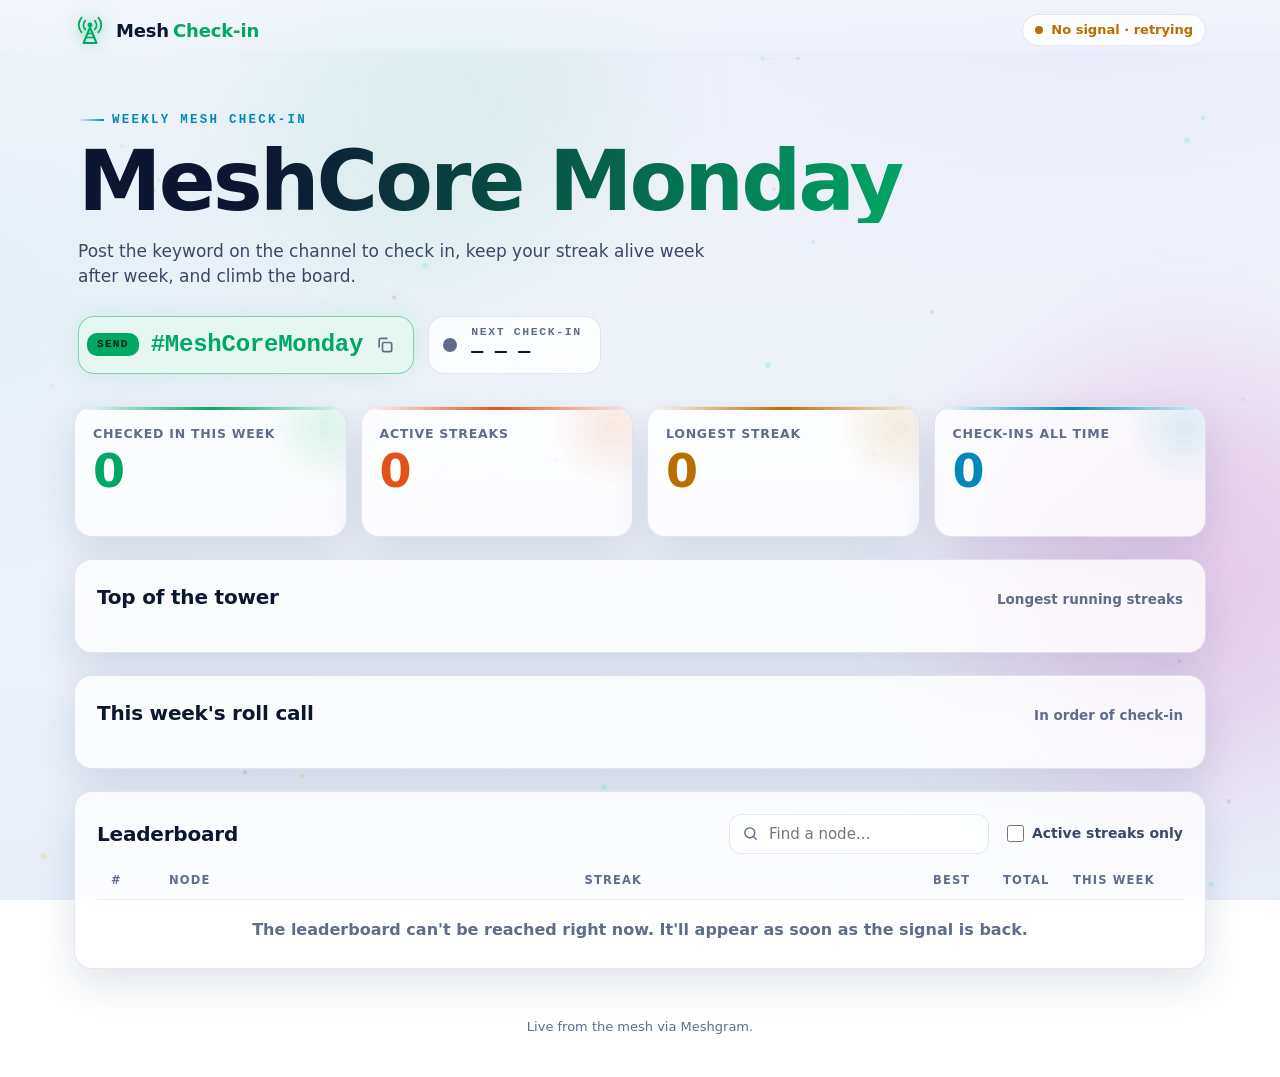
==== leaderboard/site/index.html @ 15630bbf "Add weekly check-ins with streaks, a leaderboard API and a leaderboard site New check_in plugin: a c" ====
<!doctype html>
<html lang="en">
<head>
  <meta charset="utf-8">
  <meta name="viewport" content="width=device-width, initial-scale=1, viewport-fit=cover">
  <title>MeshCore check-in leaderboard</title>
  <meta name="description" content="Weekly mesh radio check-ins: who's on the air, this week's roll call and the longest streaks.">
  <meta name="color-scheme" content="dark light">
  <meta name="theme-color" content="#05070d" media="(prefers-color-scheme: dark)">
  <meta name="theme-color" content="#f3f6fb" media="(prefers-color-scheme: light)">
  <link rel="icon" href="favicon.svg" type="image/svg+xml">
  <link rel="stylesheet" href="styles.css">
  <script src="app.js" defer></script>
</head>
<body>
  <canvas class="mesh-bg" id="mesh-bg" aria-hidden="true"></canvas>
  <div class="glow glow-a" aria-hidden="true"></div>
  <div class="glow glow-b" aria-hidden="true"></div>

  <header class="topbar">
    <a class="brand" href="./" aria-label="Leaderboard home">
      <svg class="brand-mark" viewBox="0 0 32 32" aria-hidden="true">
        <path d="M16 13.5 9.5 29h13z" fill="none" stroke="currentColor" stroke-width="2" stroke-linejoin="round"/>
        <path d="M11.8 23.5h8.4M13.3 19.5h5.4" stroke="currentColor" stroke-width="1.6"/>
        <circle cx="16" cy="11" r="2.4" fill="currentColor"/>
        <path class="wave w1" d="M11.2 6.6a6.6 6.6 0 0 0 0 8.8M20.8 6.6a6.6 6.6 0 0 1 0 8.8" fill="none" stroke="currentColor" stroke-width="1.8" stroke-linecap="round"/>
        <path class="wave w2" d="M7.6 3.6a11 11 0 0 0 0 14.8M24.4 3.6a11 11 0 0 1 0 14.8" fill="none" stroke="currentColor" stroke-width="1.8" stroke-linecap="round"/>
      </svg>
      <span class="brand-text">Mesh<span>Check-in</span></span>
    </a>
    <div class="signal" id="signal" data-state="connecting" role="status" aria-live="polite">
      <span class="signal-dot" aria-hidden="true"></span>
      <span class="signal-text" id="signal-text">Tuning in…</span>
    </div>
  </header>

  <main class="page" id="page">
    <section class="hero" aria-labelledby="title">
      <p class="eyebrow" id="eyebrow">Weekly mesh check-in</p>
      <h1 id="title">MeshCore Monday</h1>
      <p class="lede" id="lede">Post the keyword on the channel to check in, keep your streak alive week after week, and climb the board.</p>
      <div class="hero-actions">
        <button class="keyword" id="keyword" type="button" title="Copy the check-in keyword">
          <span class="keyword-label">Send</span>
          <span class="keyword-text" id="keyword-text">#MeshCoreMonday</span>
          <svg viewBox="0 0 24 24" aria-hidden="true"><rect x="9" y="9" width="11" height="11" rx="2"/><path d="M5 15V6a2 2 0 0 1 2-2h8"/></svg>
        </button>
        <div class="air" id="air" data-open="false">
          <span class="air-lamp" aria-hidden="true"></span>
          <div class="air-body">
            <span class="air-label" id="air-label">Next check-in</span>
            <span class="air-time" id="air-time" aria-live="off">— — —</span>
          </div>
        </div>
      </div>
    </section>

    <section class="stats" aria-label="This week in numbers">
      <article class="stat stat-green">
        <span class="stat-label">Checked in this week</span>
        <strong class="stat-value" id="stat-week">0</strong>
        <span class="stat-sub" id="stat-week-sub">&nbsp;</span>
      </article>
      <article class="stat stat-flame">
        <span class="stat-label">Active streaks</span>
        <strong class="stat-value" id="stat-active">0</strong>
        <span class="stat-sub" id="stat-active-sub">&nbsp;</span>
      </article>
      <article class="stat stat-amber">
        <span class="stat-label">Longest streak</span>
        <strong class="stat-value" id="stat-longest">0</strong>
        <span class="stat-sub" id="stat-longest-sub">&nbsp;</span>
      </article>
      <article class="stat stat-cyan">
        <span class="stat-label">Check-ins all time</span>
        <strong class="stat-value" id="stat-total">0</strong>
        <span class="stat-sub" id="stat-total-sub">&nbsp;</span>
      </article>
    </section>

    <section class="panel podium-panel" aria-labelledby="podium-title">
      <div class="panel-head">
        <h2 id="podium-title">Top of the tower</h2>
        <span class="panel-note">Longest running streaks</span>
      </div>
      <ol class="podium" id="podium"></ol>
    </section>

    <section class="panel" aria-labelledby="rollcall-title">
      <div class="panel-head">
        <h2 id="rollcall-title">This week's roll call</h2>
        <span class="panel-note" id="rollcall-note">In order of check-in</span>
      </div>
      <ol class="rollcall" id="rollcall"></ol>
    </section>

    <section class="panel" aria-labelledby="board-title">
      <div class="panel-head board-head">
        <h2 id="board-title">Leaderboard</h2>
        <div class="board-tools">
          <label class="search">
            <span class="sr-only">Search nodes</span>
            <svg viewBox="0 0 24 24" aria-hidden="true"><circle cx="11" cy="11" r="7"/><path d="m20 20-3.5-3.5"/></svg>
            <input type="search" id="search" placeholder="Find a node…" autocomplete="off" spellcheck="false">
          </label>
          <label class="toggle">
            <input type="checkbox" id="active-only">
            <span>Active streaks only</span>
          </label>
        </div>
      </div>
      <div class="board-header" aria-hidden="true">
        <span>#</span><span>Node</span><span>Streak</span><span class="hide-sm">Best</span><span class="hide-sm">Total</span><span>This week</span>
      </div>
      <ol class="board" id="board" aria-label="Nodes by streak"></ol>
      <p class="empty" id="board-empty" hidden></p>
    </section>
  </main>

  <footer class="footer">
    <p id="footer-text">Live from the mesh via Meshgram.</p>
  </footer>

  <div class="toast" id="toast" role="status" aria-live="polite" hidden></div>
  <p class="sr-only" id="announcer" aria-live="polite"></p>
</body>
</html>
---- leaderboard/site/styles.css ----
/* MeshCore check-in leaderboard: a radio console at night. No external assets. */

:root {
  --font: "Inter", "SF Pro Display", system-ui, -apple-system, "Segoe UI", Roboto, "Helvetica Neue", Arial, sans-serif;
  --mono: ui-monospace, "SF Mono", SFMono-Regular, Menlo, Consolas, "Liberation Mono", monospace;
  --radius: 18px;

  --bg: #05070d;
  --bg-2: #0a0f1c;
  --panel: rgba(13, 19, 34, .72);
  --panel-solid: #0d1322;
  --panel-border: rgba(120, 160, 255, .14);
  --line: rgba(120, 160, 255, .1);
  --text: #eaf1ff;
  --text-2: #b4c2dc;
  --text-3: #7d8daa;
  --green: #3dffa2;
  --cyan: #2fe0ff;
  --amber: #ffbf3c;
  --magenta: #ff4fd8;
  --violet: #8b7bff;
  --flame: #ff7a3d;
  --flame-grad: linear-gradient(135deg, #ffd25e 0%, #ff8a3d 45%, #ff3d6e 100%);
  --gold: #ffd25e;
  --silver: #cfd8ea;
  --bronze: #e39a62;
  --shadow: 0 20px 50px rgba(0, 0, 0, .45);
  --glow-strength: 1;
  color-scheme: dark;
}

@media (prefers-color-scheme: light) {
  :root {
    --bg: #f3f6fb;
    --bg-2: #e8eef8;
    --panel: rgba(255, 255, 255, .8);
    --panel-solid: #ffffff;
    --panel-border: rgba(30, 60, 140, .12);
    --line: rgba(30, 60, 140, .09);
    --text: #0d1630;
    --text-2: #3a4866;
    --text-3: #5f6d8a;
    --green: #00a865;
    --cyan: #0089b8;
    --amber: #b86e00;
    --magenta: #c4189f;
    --violet: #5b49e0;
    --flame: #e0531b;
    --gold: #c99100;
    --silver: #7d8aa5;
    --bronze: #b0612c;
    --shadow: 0 16px 40px rgba(20, 40, 90, .12);
    --glow-strength: .45;
    color-scheme: light;
  }
}

*, *::before, *::after { box-sizing: border-box; }

html { -webkit-text-size-adjust: 100%; }

body {
  margin: 0;
  min-height: 100vh;
  background:
    radial-gradient(1200px 600px at 85% -10%, color-mix(in srgb, var(--violet) calc(18% * var(--glow-strength)), transparent), transparent 70%),
    radial-gradient(900px 500px at -10% 30%, color-mix(in srgb, var(--cyan) calc(12% * var(--glow-strength)), transparent), transparent 70%),
    linear-gradient(180deg, var(--bg) 0%, var(--bg-2) 100%);
  background-attachment: fixed;
  color: var(--text);
  font: 16px/1.5 var(--font);
  -webkit-font-smoothing: antialiased;
  overflow-x: hidden;
}

.sr-only {
  position: absolute; width: 1px; height: 1px; padding: 0; margin: -1px; overflow: hidden; clip: rect(0 0 0 0); white-space: nowrap; border: 0;
}

button, input { font: inherit; color: inherit; }
:focus-visible { outline: 2px solid var(--cyan); outline-offset: 3px; border-radius: 8px; }

/* --- Background --------------------------------------------------------------------------------- */

.mesh-bg { position: fixed; inset: 0; z-index: -1; width: 100%; height: 100%; pointer-events: none; opacity: .9; }
.glow { position: fixed; z-index: -2; border-radius: 50%; filter: blur(80px); pointer-events: none; opacity: calc(.35 * var(--glow-strength)); }
.glow-a { width: 420px; height: 420px; top: 40%; right: -120px; background: var(--magenta); animation: drift 18s ease-in-out infinite alternate; }
.glow-b { width: 360px; height: 360px; top: -80px; left: 20%; background: var(--green); opacity: calc(.18 * var(--glow-strength)); animation: drift 22s ease-in-out infinite alternate-reverse; }
@keyframes drift { to { transform: translate(-60px, 40px) scale(1.15); } }

/* --- Top bar ------------------------------------------------------------------------------------ */

.topbar {
  position: sticky; top: 0; z-index: 10;
  display: flex; align-items: center; justify-content: space-between; gap: 12px;
  /* Full width, its content lined up with the page's. */
  padding: 14px max(24px, calc((100% - 1132px) / 2));
  backdrop-filter: blur(14px) saturate(1.4);
  -webkit-backdrop-filter: blur(14px) saturate(1.4);
  background: linear-gradient(180deg, color-mix(in srgb, var(--bg) 85%, transparent), color-mix(in srgb, var(--bg) 40%, transparent));
  mask-image: linear-gradient(180deg, #000 80%, transparent);
}
.brand { display: inline-flex; align-items: center; gap: 10px; color: var(--text); text-decoration: none; font-weight: 800; letter-spacing: -.01em; }
.brand-mark { width: 32px; height: 32px; color: var(--green); filter: drop-shadow(0 0 8px color-mix(in srgb, var(--green) 60%, transparent)); }
.brand-mark .wave { animation: wave 2.4s ease-out infinite; transform-origin: 16px 11px; }
.brand-mark .w2 { animation-delay: .4s; }
@keyframes wave { 0%, 100% { opacity: .25; } 40% { opacity: 1; } }
.brand-text { font-size: 18px; }
.brand-text span { margin-left: 4px; color: var(--green); }

.signal {
  display: inline-flex; align-items: center; gap: 8px; height: 32px; padding: 0 12px;
  border: 1px solid var(--panel-border); border-radius: 999px; background: var(--panel);
  font-size: 13px; font-weight: 650; color: var(--text-2); white-space: nowrap;
}
.signal-dot { width: 8px; height: 8px; border-radius: 50%; background: var(--text-3); }
.signal[data-state="live"] .signal-dot { background: var(--green); box-shadow: 0 0 0 0 var(--green); animation: ping 2s infinite; }
.signal[data-state="lost"] { color: var(--amber); }
.signal[data-state="lost"] .signal-dot { background: var(--amber); animation: blink 1s steps(2) infinite; }
.signal[data-state="connecting"] .signal-dot { background: var(--cyan); animation: blink 1s steps(2) infinite; }
@keyframes ping {
  0% { box-shadow: 0 0 0 0 color-mix(in srgb, var(--green) 70%, transparent); }
  100% { box-shadow: 0 0 0 10px transparent; }
}
@keyframes blink { 50% { opacity: .3; } }

/* --- Layout ---------------------------------------------------------------------------------- */

.page { max-width: 1180px; margin: 0 auto; padding: 8px 24px 40px; display: grid; gap: 22px; }

.panel {
  position: relative; padding: 22px; border: 1px solid var(--panel-border); border-radius: var(--radius);
  background: var(--panel); box-shadow: var(--shadow);
  backdrop-filter: blur(10px); -webkit-backdrop-filter: blur(10px);
}
.panel-head { display: flex; flex-wrap: wrap; align-items: baseline; justify-content: space-between; gap: 8px 16px; margin-bottom: 18px; }
.panel-head h2 { margin: 0; font-size: 20px; font-weight: 800; letter-spacing: -.01em; }
.panel-note { color: var(--text-3); font-size: 13.5px; font-weight: 600; }

/* --- Hero ------------------------------------------------------------------------------------ */

.hero { padding: 36px 4px 10px; }
.eyebrow {
  display: inline-flex; align-items: center; gap: 8px; margin: 0 0 14px;
  color: var(--cyan); font: 700 12.5px/1 var(--mono); letter-spacing: .18em; text-transform: uppercase;
}
.eyebrow::before { content: ""; width: 26px; height: 2px; background: linear-gradient(90deg, transparent, var(--cyan)); }
.hero h1 {
  margin: 0; max-width: 16ch;
  font-size: clamp(40px, 8vw, 84px); line-height: .98; font-weight: 900; letter-spacing: -.035em;
  background: linear-gradient(100deg, var(--text) 10%, var(--green) 45%, var(--cyan) 70%, var(--magenta) 100%);
  -webkit-background-clip: text; background-clip: text; color: transparent;
  background-size: 200% 100%; animation: sheen 9s ease-in-out infinite alternate;
  overflow-wrap: anywhere;
}
@keyframes sheen { to { background-position: 100% 0; } }
.lede { max-width: 58ch; margin: 16px 0 0; color: var(--text-2); font-size: 17px; }
.hero-actions { display: flex; flex-wrap: wrap; align-items: stretch; gap: 14px; margin-top: 26px; }

.keyword {
  display: inline-flex; align-items: center; gap: 12px; min-height: 58px; padding: 0 18px 0 8px;
  border: 1px solid color-mix(in srgb, var(--green) 45%, transparent); border-radius: 16px;
  background: color-mix(in srgb, var(--green) 10%, var(--panel-solid));
  box-shadow: 0 0 30px color-mix(in srgb, var(--green) calc(22% * var(--glow-strength)), transparent);
  cursor: pointer; transition: transform .15s, box-shadow .15s;
}
.keyword:hover { transform: translateY(-1px); box-shadow: 0 0 40px color-mix(in srgb, var(--green) calc(35% * var(--glow-strength)), transparent); }
.keyword:active { transform: translateY(0); }
.keyword-label {
  padding: 6px 10px; border-radius: 10px; background: var(--green); color: #032015;
  font: 800 11px/1 var(--mono); letter-spacing: .12em; text-transform: uppercase;
}
.keyword-text { font: 800 clamp(18px, 3vw, 24px)/1 var(--mono); color: var(--green); letter-spacing: -.01em; overflow-wrap: anywhere; }
.keyword svg { width: 20px; height: 20px; fill: none; stroke: var(--text-3); stroke-width: 2; flex: none; }
.keyword[data-copied] svg { stroke: var(--green); }

.air {
  display: inline-flex; align-items: center; gap: 14px; min-height: 58px; padding: 8px 18px 8px 14px;
  border: 1px solid var(--panel-border); border-radius: 16px; background: var(--panel);
}
.air-lamp { width: 14px; height: 14px; border-radius: 50%; background: var(--text-3); flex: none; }
.air[data-open="true"] { border-color: color-mix(in srgb, #ff3d6e 55%, transparent); background: color-mix(in srgb, #ff3d6e 10%, var(--panel-solid)); }
.air[data-open="true"] .air-lamp { background: #ff3d6e; box-shadow: 0 0 14px #ff3d6e, 0 0 0 0 #ff3d6e; animation: onair 1.6s infinite; }
@keyframes onair {
  0% { box-shadow: 0 0 14px #ff3d6e, 0 0 0 0 color-mix(in srgb, #ff3d6e 70%, transparent); }
  100% { box-shadow: 0 0 14px #ff3d6e, 0 0 0 14px transparent; }
}
.air-body { display: grid; gap: 3px; }
.air-label { color: var(--text-3); font: 700 11.5px/1 var(--mono); letter-spacing: .14em; text-transform: uppercase; }
.air[data-open="true"] .air-label { color: #ff6b8e; }
.air-time { font: 800 20px/1.1 var(--mono); font-variant-numeric: tabular-nums; letter-spacing: -.01em; }

/* --- Stats ----------------------------------------------------------------------------------- */

.stats { display: grid; grid-template-columns: repeat(4, minmax(0, 1fr)); gap: 14px; }
.stat {
  --accent: var(--green);
  position: relative; display: grid; gap: 4px; padding: 18px 18px 16px; overflow: hidden;
  border: 1px solid var(--panel-border); border-radius: var(--radius); background: var(--panel);
  box-shadow: var(--shadow);
}
.stat::before {
  content: ""; position: absolute; inset: 0 0 auto; height: 3px;
  background: linear-gradient(90deg, transparent, var(--accent), transparent);
}
.stat::after {
  content: ""; position: absolute; right: -40px; top: -40px; width: 120px; height: 120px; border-radius: 50%;
  background: radial-gradient(circle, color-mix(in srgb, var(--accent) calc(28% * var(--glow-strength)), transparent), transparent 70%);
}
.stat-green { --accent: var(--green); }
.stat-flame { --accent: var(--flame); }
.stat-amber { --accent: var(--amber); }
.stat-cyan { --accent: var(--cyan); }
.stat-label { color: var(--text-3); font-size: 12.5px; font-weight: 700; letter-spacing: .06em; text-transform: uppercase; }
.stat-value { font: 900 clamp(34px, 5vw, 46px)/1.05 var(--font); letter-spacing: -.03em; color: var(--accent); font-variant-numeric: tabular-nums; }
.stat-sub { min-height: 1.4em; color: var(--text-2); font-size: 13.5px; font-weight: 600; overflow: hidden; text-overflow: ellipsis; white-space: nowrap; }

/* --- Podium ------------------------------------------------------------------------------------ */

.podium {
  display: grid; grid-template-columns: repeat(3, minmax(0, 1fr)); align-items: end; gap: 16px;
  margin: 0; padding: 0; list-style: none;
}
.podium li { --medal: var(--gold); display: grid; justify-items: center; gap: 10px; min-width: 0; text-align: center; }
.podium li.place-1 { order: 2; --medal: var(--gold); }
.podium li.place-2 { order: 1; --medal: var(--silver); }
.podium li.place-3 { order: 3; --medal: var(--bronze); }
.podium .badge { width: 64px; height: 64px; font-size: 18px; }
.podium .place-1 .badge { width: 82px; height: 82px; font-size: 22px; }
.podium-name { max-width: 100%; font-weight: 800; font-size: 17px; overflow: hidden; text-overflow: ellipsis; white-space: nowrap; }
.podium-streak { display: inline-flex; align-items: baseline; gap: 6px; font-weight: 800; }
.podium-streak strong { font-size: 28px; line-height: 1; background: var(--flame-grad); -webkit-background-clip: text; background-clip: text; color: transparent; }
.podium-meta { color: var(--text-3); font-size: 12.5px; font-weight: 600; }
.podium-block {
  position: relative; display: grid; place-items: center; width: 100%; border-radius: 14px 14px 6px 6px;
  border: 1px solid color-mix(in srgb, var(--medal) 45%, transparent);
  background: linear-gradient(180deg, color-mix(in srgb, var(--medal) 26%, transparent), color-mix(in srgb, var(--medal) 4%, transparent));
  box-shadow: inset 0 1px 0 color-mix(in srgb, var(--medal) 60%, transparent), 0 0 30px color-mix(in srgb, var(--medal) calc(18% * var(--glow-strength)), transparent);
  color: var(--medal); font: 900 34px/1 var(--mono);
}
.place-1 .podium-block { height: 132px; }
.place-2 .podium-block { height: 96px; }
.place-3 .podium-block { height: 72px; }
.podium-empty { grid-column: 1 / -1; }

/* --- Node badge ---------------------------------------------------------------------------- */

.badge {
  --hue: 150;
  position: relative; display: grid; place-items: center; flex: none; width: 40px; height: 40px;
  clip-path: polygon(25% 4%, 75% 4%, 100% 50%, 75% 96%, 25% 96%, 0 50%);
  background: linear-gradient(140deg, hsl(var(--hue) 95% 62%), hsl(calc(var(--hue) + 50) 90% 50%));
  color: #050913; font: 800 13px/1 var(--mono); letter-spacing: .02em;
}
.badge[data-unresolved] { background: linear-gradient(140deg, #6b7590, #3c4560); color: #e7ecf7; }

/* --- Roll call ------------------------------------------------------------------------------- */

.rollcall { display: flex; flex-wrap: wrap; gap: 10px; margin: 0; padding: 0; list-style: none; }
.rollcall li {
  display: inline-flex; align-items: center; gap: 10px; max-width: 100%; padding: 6px 14px 6px 6px;
  border: 1px solid var(--panel-border); border-radius: 999px; background: color-mix(in srgb, var(--panel-solid) 70%, transparent);
  animation: rise .5s both; animation-delay: var(--delay, 0ms);
}
.rollcall .badge { width: 30px; height: 30px; font-size: 11px; }
.rollcall-rank { color: var(--green); font: 800 13px/1 var(--mono); }
.rollcall-name { font-weight: 700; overflow: hidden; text-overflow: ellipsis; white-space: nowrap; }
.rollcall li.fresh, .board li.fresh { animation: fresh 2.4s ease-out both; }
@keyframes rise { from { opacity: 0; transform: translateY(6px); } }
@keyframes fresh {
  0% { box-shadow: 0 0 0 0 color-mix(in srgb, var(--green) 80%, transparent); border-color: var(--green); }
  100% { box-shadow: 0 0 0 16px transparent; }
}

/* --- Board ---------------------------------------------------------------------------------- */

.board-head { align-items: center; }
.board-tools { display: flex; flex: 1 1 420px; flex-wrap: wrap; align-items: center; justify-content: flex-end; gap: 10px 18px; }
.search {
  display: inline-flex; align-items: center; gap: 8px; height: 40px; padding: 0 12px; min-width: min(260px, 100%);
  border: 1px solid var(--panel-border); border-radius: 12px; background: color-mix(in srgb, var(--panel-solid) 80%, transparent);
}
.search:focus-within { border-color: var(--cyan); box-shadow: 0 0 0 3px color-mix(in srgb, var(--cyan) 25%, transparent); }
.search svg { width: 17px; height: 17px; fill: none; stroke: var(--text-3); stroke-width: 2; stroke-linecap: round; flex: none; }
.search input { flex: 1; min-width: 0; border: 0; outline: 0; background: none; font-size: 15px; }
.toggle { display: inline-flex; align-items: center; gap: 8px; color: var(--text-2); font-size: 14px; font-weight: 600; cursor: pointer; }
.toggle input { width: 17px; height: 17px; margin: 0; accent-color: var(--green); }

.board-header, .board li {
  display: grid; align-items: center; gap: 14px;
  grid-template-columns: 44px minmax(0, 2.4fr) minmax(130px, 2fr) 56px 56px 96px;
}
.board-header {
  padding: 0 14px 10px; border-bottom: 1px solid var(--line);
  color: var(--text-3); font-size: 11.5px; font-weight: 800; letter-spacing: .1em; text-transform: uppercase;
}
.board { margin: 0; padding: 0; list-style: none; }
.board li {
  padding: 12px 14px; border: 1px solid transparent; border-bottom-color: var(--line); border-radius: 12px;
  transition: background .2s;
  animation: rise .4s both;
}
.board li:hover { background: color-mix(in srgb, var(--cyan) 6%, transparent); }
.board-rank { color: var(--text-3); font: 800 15px/1 var(--mono); text-align: center; }
.board li.top .board-rank { color: var(--gold); }
.board-node { display: flex; align-items: center; gap: 12px; min-width: 0; }
.board-name { display: grid; min-width: 0; }
.board-name strong { overflow: hidden; text-overflow: ellipsis; white-space: nowrap; font-size: 15.5px; }
.board-name small { color: var(--text-3); font: 600 12px/1.4 var(--mono); overflow: hidden; text-overflow: ellipsis; white-space: nowrap; }
.tag-unverified {
  margin-left: 6px; padding: 1px 6px; border-radius: 6px; vertical-align: 2px;
  background: color-mix(in srgb, var(--amber) 16%, transparent); color: var(--amber);
  font: 700 10.5px/1.4 var(--font); letter-spacing: .04em; text-transform: uppercase;
}
.board-streak { display: grid; gap: 6px; min-width: 0; }
.board-streak-value { display: inline-flex; align-items: baseline; gap: 6px; font-weight: 800; font-variant-numeric: tabular-nums; }
.board-streak-value .flame { font-size: 15px; }
.board-streak-value .zero { color: var(--text-3); font-weight: 700; }
.meter { position: relative; height: 6px; border-radius: 999px; background: color-mix(in srgb, var(--text-3) 18%, transparent); overflow: hidden; }
.meter span {
  position: absolute; inset: 0 auto 0 0; width: var(--fill, 0%); border-radius: inherit; background: var(--flame-grad);
  box-shadow: 0 0 12px color-mix(in srgb, var(--flame) calc(60% * var(--glow-strength)), transparent);
  transition: width .8s cubic-bezier(.2, .8, .2, 1);
}
.board-num { color: var(--text-2); font-weight: 700; font-variant-numeric: tabular-nums; }
.week-status { display: inline-flex; align-items: center; gap: 6px; font-weight: 800; font-size: 13.5px; color: var(--text-3); }
.week-status svg { width: 18px; height: 18px; fill: none; stroke: currentColor; stroke-width: 2; stroke-linecap: round; }
.week-status[data-in] { color: var(--green); }
.week-status small { display: block; color: var(--text-3); font-weight: 600; font-size: 11.5px; }

.empty { margin: 18px 0 4px; color: var(--text-3); text-align: center; font-weight: 600; }
.empty strong { color: var(--text); }

/* --- Footer, toast -------------------------------------------------------------------------- */

.footer { max-width: 1180px; margin: 0 auto; padding: 8px 24px 40px; color: var(--text-3); font-size: 13px; text-align: center; }
.footer p { margin: 0; }

.toast {
  position: fixed; left: 50%; bottom: 24px; z-index: 30; transform: translateX(-50%);
  display: inline-flex; align-items: center; gap: 10px; max-width: calc(100vw - 32px); padding: 12px 18px;
  border: 1px solid color-mix(in srgb, var(--green) 45%, transparent); border-radius: 14px;
  background: var(--panel-solid); box-shadow: var(--shadow), 0 0 30px color-mix(in srgb, var(--green) calc(25% * var(--glow-strength)), transparent);
  font-weight: 700; animation: rise .3s both;
}
.toast[hidden] { display: none; }

/* --- Small screens ----------------------------------------------------------------------------- */

@media (max-width: 900px) {
  .stats { grid-template-columns: repeat(2, minmax(0, 1fr)); }
}

@media (max-width: 640px) {
  .topbar { padding: 12px 16px; }
  .board-tools { justify-content: flex-start; }
  .page { padding: 4px 16px 32px; gap: 16px; }
  .footer { padding: 8px 16px 32px; }
  .hero { padding-top: 22px; }
  .lede { font-size: 15.5px; }
  .panel { padding: 16px; }
  .stat { padding: 14px; }
  .signal-text { max-width: 38vw; overflow: hidden; text-overflow: ellipsis; }
  .podium { gap: 8px; }
  .podium .badge { width: 46px; height: 46px; font-size: 13px; }
  .podium .place-1 .badge { width: 58px; height: 58px; font-size: 16px; }
  .podium-name { font-size: 14px; }
  .podium-streak strong { font-size: 22px; }
  .place-1 .podium-block { height: 92px; }
  .place-2 .podium-block { height: 68px; }
  .place-3 .podium-block { height: 52px; }
  .podium-block { font-size: 24px; }
  .board-header, .board li { grid-template-columns: 24px minmax(0, 1fr) 92px 66px; gap: 10px; }
  .board li { padding: 10px 4px; }
  .board-streak-value { font-size: 14px; white-space: nowrap; }
  .week-status svg { display: none; }
  .week-status small { white-space: nowrap; }
  .board .badge { width: 32px; height: 32px; font-size: 11px; }
  .hide-sm { display: none; }
  .board-tools, .search { width: 100%; }
}

@media (prefers-reduced-motion: reduce) {
  *, *::before, *::after { animation-duration: .01ms !important; animation-iteration-count: 1 !important; transition-duration: .01ms !important; }
}
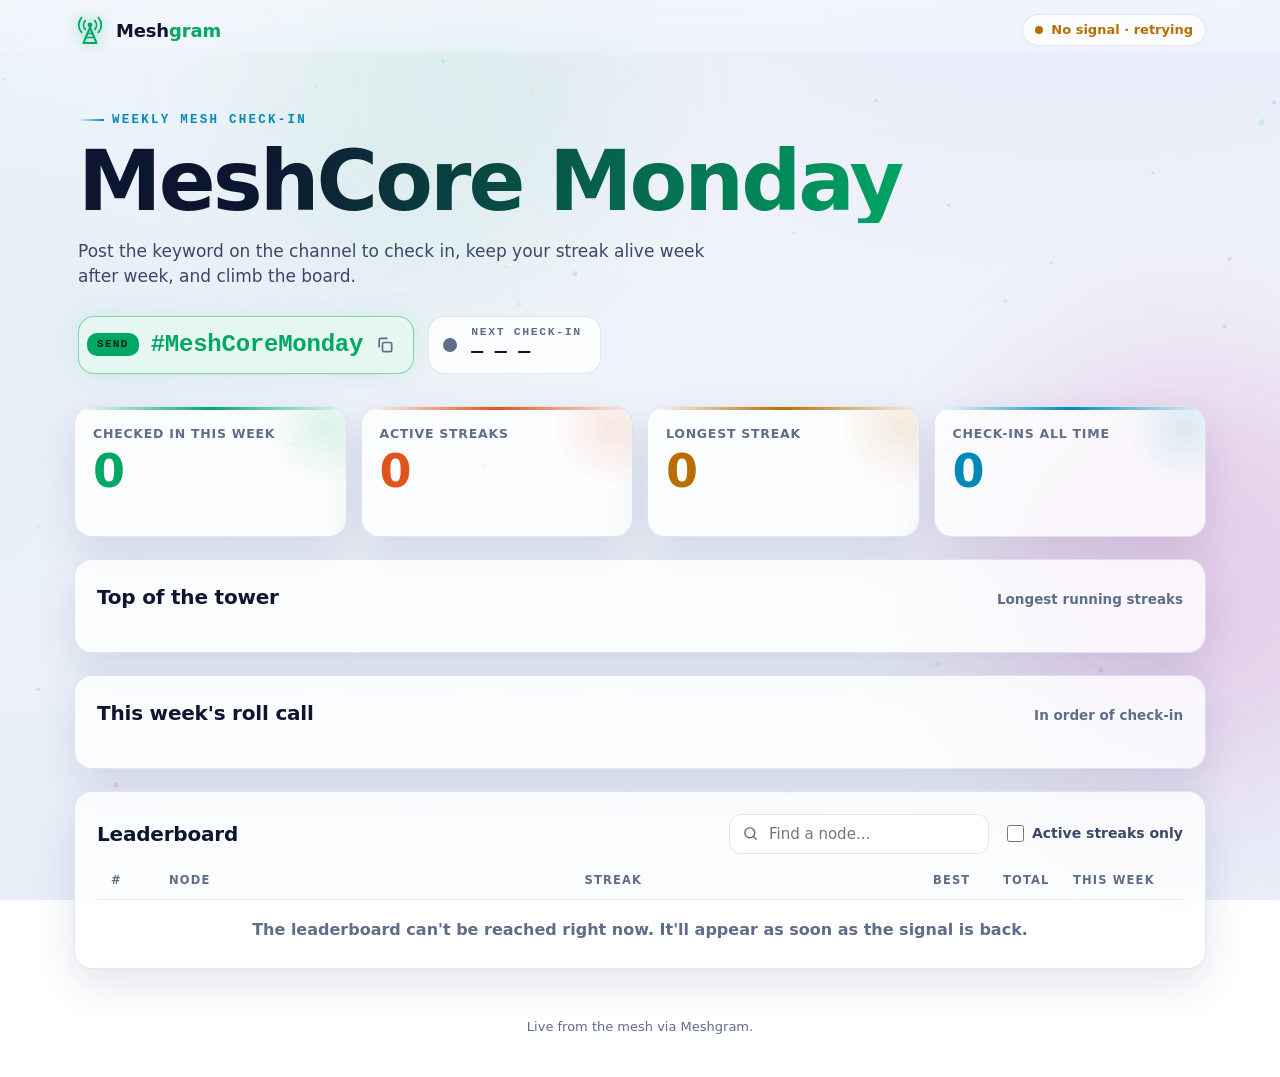
==== commit f14531fc: "Name the leaderboard site after this Meshgram (web.title) The leaderboard API now includes meshgram_" ====
--- a/leaderboard/site/index.html
+++ b/leaderboard/site/index.html
@@ -18,7 +18,7 @@
   <div class="glow glow-b" aria-hidden="true"></div>
 
   <header class="topbar">
-    <a class="brand" href="./" aria-label="Leaderboard home">
+    <a class="brand" href="./" id="brand" aria-label="Meshgram leaderboard home">
       <svg class="brand-mark" viewBox="0 0 32 32" aria-hidden="true">
         <path d="M16 13.5 9.5 29h13z" fill="none" stroke="currentColor" stroke-width="2" stroke-linejoin="round"/>
         <path d="M11.8 23.5h8.4M13.3 19.5h5.4" stroke="currentColor" stroke-width="1.6"/>
@@ -26,7 +26,7 @@
         <path class="wave w1" d="M11.2 6.6a6.6 6.6 0 0 0 0 8.8M20.8 6.6a6.6 6.6 0 0 1 0 8.8" fill="none" stroke="currentColor" stroke-width="1.8" stroke-linecap="round"/>
         <path class="wave w2" d="M7.6 3.6a11 11 0 0 0 0 14.8M24.4 3.6a11 11 0 0 1 0 14.8" fill="none" stroke="currentColor" stroke-width="1.8" stroke-linecap="round"/>
       </svg>
-      <span class="brand-text">Mesh<span>Check-in</span></span>
+      <span class="brand-text" id="brand-name">Mesh<span>gram</span></span>
     </a>
     <div class="signal" id="signal" data-state="connecting" role="status" aria-live="polite">
       <span class="signal-dot" aria-hidden="true"></span>
--- a/leaderboard/site/styles.css
+++ b/leaderboard/site/styles.css
@@ -106,7 +106,7 @@
 .brand-mark .w2 { animation-delay: .4s; }
 @keyframes wave { 0%, 100% { opacity: .25; } 40% { opacity: 1; } }
 .brand-text { font-size: 18px; }
-.brand-text span { margin-left: 4px; color: var(--green); }
+.brand-text span { color: var(--green); }
 
 .signal {
   display: inline-flex; align-items: center; gap: 8px; height: 32px; padding: 0 12px;
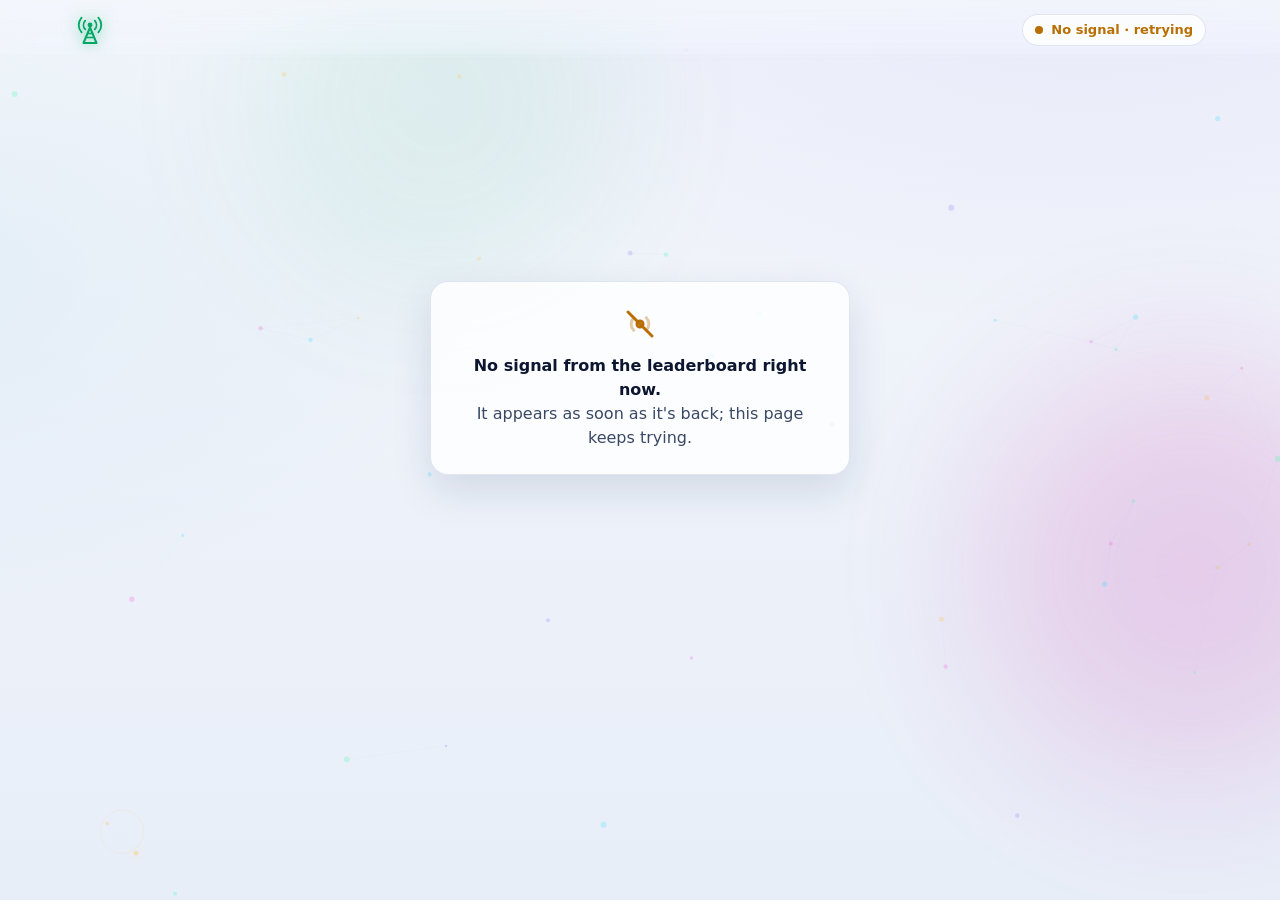
==== commit 3bfcc884: "Leaderboard page: show nothing until the leaderboard is in The page had placeholder text (title, key" ====
--- a/leaderboard/site/index.html
+++ b/leaderboard/site/index.html
@@ -3,7 +3,7 @@
 <head>
   <meta charset="utf-8">
   <meta name="viewport" content="width=device-width, initial-scale=1, viewport-fit=cover">
-  <title>MeshCore check-in leaderboard</title>
+  <title>Leaderboard</title>
   <meta name="description" content="Weekly mesh radio check-ins: who's on the air, this week's roll call and the longest streaks.">
   <meta name="color-scheme" content="dark light">
   <meta name="theme-color" content="#05070d" media="(prefers-color-scheme: dark)">
@@ -12,7 +12,7 @@
   <link rel="stylesheet" href="styles.css">
   <script src="app.js" defer></script>
 </head>
-<body>
+<body class="loading">
   <canvas class="mesh-bg" id="mesh-bg" aria-hidden="true"></canvas>
   <div class="glow glow-a" aria-hidden="true"></div>
   <div class="glow glow-b" aria-hidden="true"></div>
@@ -26,7 +26,7 @@
         <path class="wave w1" d="M11.2 6.6a6.6 6.6 0 0 0 0 8.8M20.8 6.6a6.6 6.6 0 0 1 0 8.8" fill="none" stroke="currentColor" stroke-width="1.8" stroke-linecap="round"/>
         <path class="wave w2" d="M7.6 3.6a11 11 0 0 0 0 14.8M24.4 3.6a11 11 0 0 1 0 14.8" fill="none" stroke="currentColor" stroke-width="1.8" stroke-linecap="round"/>
       </svg>
-      <span class="brand-text" id="brand-name">Mesh<span>gram</span></span>
+      <span class="brand-text" id="brand-name"></span>
     </a>
     <div class="signal" id="signal" data-state="connecting" role="status" aria-live="polite">
       <span class="signal-dot" aria-hidden="true"></span>
@@ -36,20 +36,20 @@
 
   <main class="page" id="page">
     <section class="hero" aria-labelledby="title">
-      <p class="eyebrow" id="eyebrow">Weekly mesh check-in</p>
-      <h1 id="title">MeshCore Monday</h1>
-      <p class="lede" id="lede">Post the keyword on the channel to check in, keep your streak alive week after week, and climb the board.</p>
+      <p class="eyebrow" id="eyebrow"></p>
+      <h1 id="title"></h1>
+      <p class="lede" id="lede"></p>
       <div class="hero-actions">
         <button class="keyword" id="keyword" type="button" title="Copy the check-in keyword">
           <span class="keyword-label">Send</span>
-          <span class="keyword-text" id="keyword-text">#MeshCoreMonday</span>
+          <span class="keyword-text" id="keyword-text"></span>
           <svg viewBox="0 0 24 24" aria-hidden="true"><rect x="9" y="9" width="11" height="11" rx="2"/><path d="M5 15V6a2 2 0 0 1 2-2h8"/></svg>
         </button>
         <div class="air" id="air" data-open="false">
           <span class="air-lamp" aria-hidden="true"></span>
           <div class="air-body">
-            <span class="air-label" id="air-label">Next check-in</span>
-            <span class="air-time" id="air-time" aria-live="off">— — —</span>
+            <span class="air-label" id="air-label"></span>
+            <span class="air-time" id="air-time" aria-live="off"></span>
           </div>
         </div>
       </div>
@@ -58,23 +58,23 @@
     <section class="stats" aria-label="This week in numbers">
       <article class="stat stat-green">
         <span class="stat-label">Checked in this week</span>
-        <strong class="stat-value" id="stat-week">0</strong>
-        <span class="stat-sub" id="stat-week-sub">&nbsp;</span>
+        <strong class="stat-value" id="stat-week"></strong>
+        <span class="stat-sub" id="stat-week-sub"></span>
       </article>
       <article class="stat stat-flame">
         <span class="stat-label">Active streaks</span>
-        <strong class="stat-value" id="stat-active">0</strong>
-        <span class="stat-sub" id="stat-active-sub">&nbsp;</span>
+        <strong class="stat-value" id="stat-active"></strong>
+        <span class="stat-sub" id="stat-active-sub"></span>
       </article>
       <article class="stat stat-amber">
         <span class="stat-label">Longest streak</span>
-        <strong class="stat-value" id="stat-longest">0</strong>
-        <span class="stat-sub" id="stat-longest-sub">&nbsp;</span>
+        <strong class="stat-value" id="stat-longest"></strong>
+        <span class="stat-sub" id="stat-longest-sub"></span>
       </article>
       <article class="stat stat-cyan">
         <span class="stat-label">Check-ins all time</span>
-        <strong class="stat-value" id="stat-total">0</strong>
-        <span class="stat-sub" id="stat-total-sub">&nbsp;</span>
+        <strong class="stat-value" id="stat-total"></strong>
+        <span class="stat-sub" id="stat-total-sub"></span>
       </article>
     </section>
 
@@ -89,7 +89,7 @@
     <section class="panel" aria-labelledby="rollcall-title">
       <div class="panel-head">
         <h2 id="rollcall-title">This week's roll call</h2>
-        <span class="panel-note" id="rollcall-note">In order of check-in</span>
+        <span class="panel-note" id="rollcall-note"></span>
       </div>
       <ol class="rollcall" id="rollcall"></ol>
     </section>
@@ -118,9 +118,13 @@
   </main>
 
   <footer class="footer">
-    <p id="footer-text">Live from the mesh via Meshgram.</p>
+    <p id="footer-text"></p>
   </footer>
 
+  <div class="offline" id="offline" role="alert" hidden>
+    <svg viewBox="0 0 24 24" aria-hidden="true"><circle cx="12" cy="12" r="2"/><path d="M7.8 16.2a6 6 0 0 1 0-8.4M16.2 7.8a6 6 0 0 1 0 8.4" opacity=".35"/><path d="m4 4 16 16"/></svg>
+    <p><strong>No signal from the leaderboard right now.</strong> It appears as soon as it's back; this page keeps trying.</p>
+  </div>
   <div class="toast" id="toast" role="status" aria-live="polite" hidden></div>
   <p class="sr-only" id="announcer" aria-live="polite"></p>
 </body>
--- a/leaderboard/site/styles.css
+++ b/leaderboard/site/styles.css
@@ -87,6 +87,21 @@
 .glow-a { width: 420px; height: 420px; top: 40%; right: -120px; background: var(--magenta); animation: drift 18s ease-in-out infinite alternate; }
 .glow-b { width: 360px; height: 360px; top: -80px; left: 20%; background: var(--green); opacity: calc(.18 * var(--glow-strength)); animation: drift 22s ease-in-out infinite alternate-reverse; }
 @keyframes drift { to { transform: translate(-60px, 40px) scale(1.15); } }
+
+/* --- Loading: nothing but the frame until the first leaderboard is in ------------------------------- */
+
+.page, .footer, .brand-text { transition: opacity .45s ease; }
+.loading .page, .loading .footer, .loading .brand-text { visibility: hidden; opacity: 0; }
+.offline {
+  position: fixed; left: 50%; top: 42%; z-index: 5; transform: translate(-50%, -50%);
+  display: grid; justify-items: center; gap: 12px; width: min(420px, calc(100vw - 32px)); padding: 24px;
+  border: 1px solid var(--panel-border); border-radius: var(--radius); background: var(--panel); box-shadow: var(--shadow);
+  color: var(--text-2); text-align: center;
+}
+.offline[hidden] { display: none; }
+.offline svg { width: 36px; height: 36px; fill: none; stroke: var(--amber); stroke-width: 2; stroke-linecap: round; }
+.offline p { margin: 0; }
+.offline strong { display: block; color: var(--text); }
 
 /* --- Top bar ------------------------------------------------------------------------------------ */
 
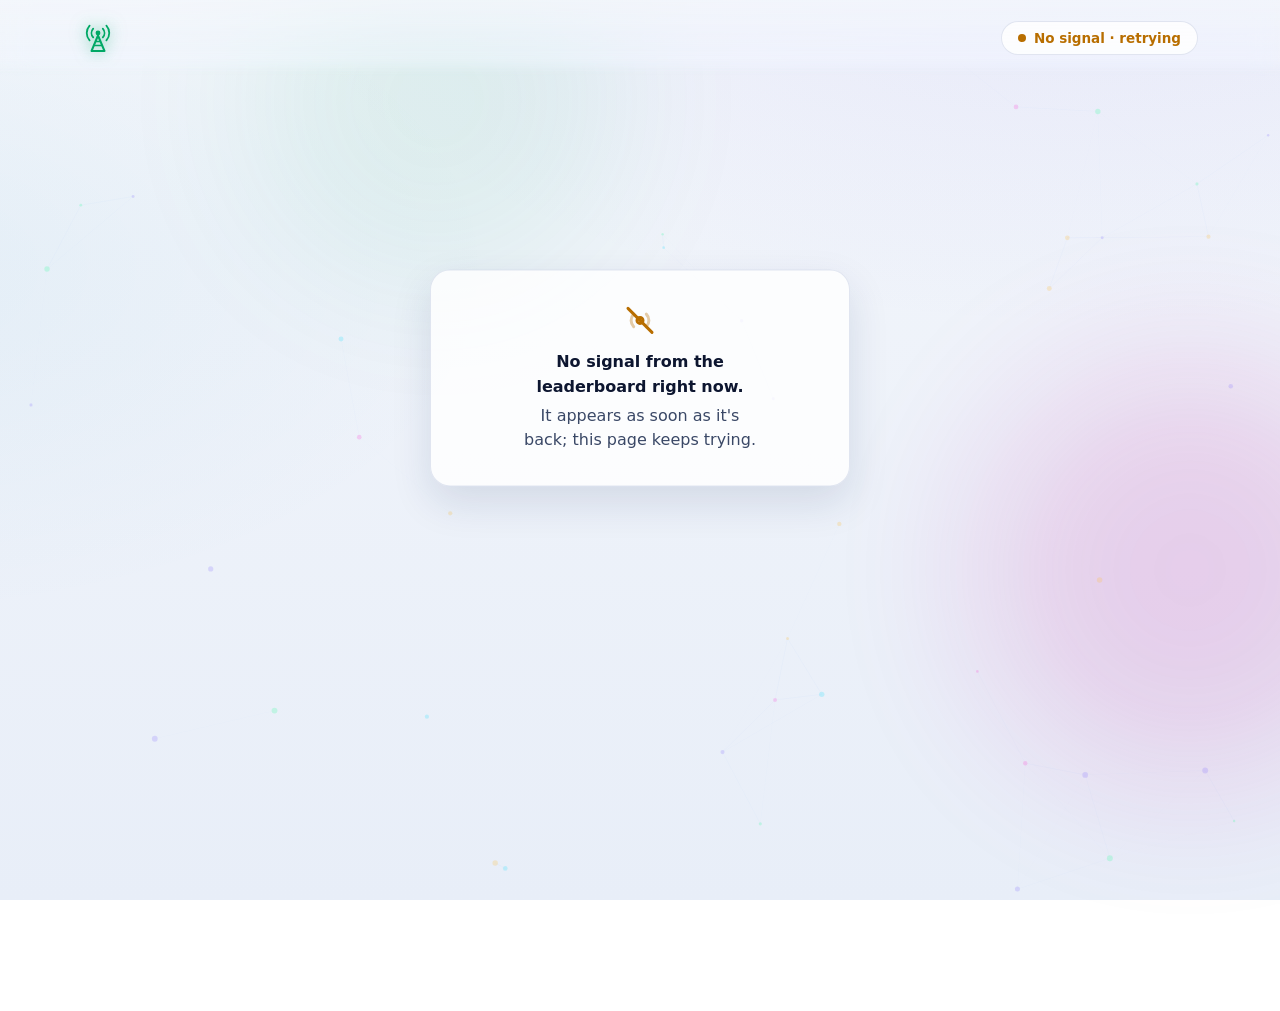
==== commit c6c79262: "Leaderboard page: tidier spacing, uncut title, calmer refreshes - The title's gradient text clipped " ====
--- a/leaderboard/site/index.html
+++ b/leaderboard/site/index.html
@@ -12,7 +12,7 @@
   <link rel="stylesheet" href="styles.css">
   <script src="app.js" defer></script>
 </head>
-<body class="loading">
+<body class="loading intro">
   <canvas class="mesh-bg" id="mesh-bg" aria-hidden="true"></canvas>
   <div class="glow glow-a" aria-hidden="true"></div>
   <div class="glow glow-b" aria-hidden="true"></div>
@@ -110,7 +110,7 @@
         </div>
       </div>
       <div class="board-header" aria-hidden="true">
-        <span>#</span><span>Node</span><span>Streak</span><span class="hide-sm">Best</span><span class="hide-sm">Total</span><span>This week</span>
+        <span>#</span><span>Node</span><span>Streak</span><span class="hide-sm">Best</span><span class="hide-sm">Total</span><span><span class="hide-sm">This </span>week</span>
       </div>
       <ol class="board" id="board" aria-label="Nodes by streak"></ol>
       <p class="empty" id="board-empty" hidden></p>
--- a/leaderboard/site/styles.css
+++ b/leaderboard/site/styles.css
@@ -1,10 +1,43 @@
-/* MeshCore check-in leaderboard: a radio console at night. No external assets. */
+/* MeshCore check-in leaderboard: a radio console at night. No external assets.
+   Spacing comes from one 4px-based scale (--space-*), sizes from one type scale (--text-*). */
 
 :root {
   --font: "Inter", "SF Pro Display", system-ui, -apple-system, "Segoe UI", Roboto, "Helvetica Neue", Arial, sans-serif;
   --mono: ui-monospace, "SF Mono", SFMono-Regular, Menlo, Consolas, "Liberation Mono", monospace;
-  --radius: 18px;
-
+
+  /* Spacing */
+  --space-1: 4px;
+  --space-2: 8px;
+  --space-3: 12px;
+  --space-4: 16px;
+  --space-5: 20px;
+  --space-6: 24px;
+  --space-7: 32px;
+  --space-8: 40px;
+  --space-9: 56px;
+  --gutter: clamp(16px, 4vw, 32px);
+  --section-gap: clamp(20px, 3.2vw, 32px);
+  --panel-pad: clamp(18px, 2.8vw, 28px);
+  --content-max: 1180px;
+  --tap: 44px;
+
+  /* Type */
+  --text-xs: 12px;
+  --text-sm: 13.5px;
+  --text-md: 15px;
+  --text-base: 16px;
+  --text-lg: 18px;
+  --text-xl: 21px;
+  --leading: 1.55;
+  --leading-tight: 1.25;
+
+  /* Shape */
+  --radius-lg: 20px;
+  --radius-md: 14px;
+  --radius-sm: 10px;
+  --radius-pill: 999px;
+
+  /* Colour */
   --bg: #05070d;
   --bg-2: #0a0f1c;
   --panel: rgba(13, 19, 34, .72);
@@ -13,13 +46,14 @@
   --line: rgba(120, 160, 255, .1);
   --text: #eaf1ff;
   --text-2: #b4c2dc;
-  --text-3: #7d8daa;
+  --text-3: #8392ae;
   --green: #3dffa2;
   --cyan: #2fe0ff;
   --amber: #ffbf3c;
   --magenta: #ff4fd8;
   --violet: #8b7bff;
   --flame: #ff7a3d;
+  --on-air: #ff3d6e;
   --flame-grad: linear-gradient(135deg, #ffd25e 0%, #ff8a3d 45%, #ff3d6e 100%);
   --gold: #ffd25e;
   --silver: #cfd8ea;
@@ -39,13 +73,14 @@
     --line: rgba(30, 60, 140, .09);
     --text: #0d1630;
     --text-2: #3a4866;
-    --text-3: #5f6d8a;
+    --text-3: #5a6884;
     --green: #00a865;
     --cyan: #0089b8;
     --amber: #b86e00;
     --magenta: #c4189f;
     --violet: #5b49e0;
     --flame: #e0531b;
+    --on-air: #d81b4f;
     --gold: #c99100;
     --silver: #7d8aa5;
     --bronze: #b0612c;
@@ -57,28 +92,31 @@
 
 *, *::before, *::after { box-sizing: border-box; }
 
-html { -webkit-text-size-adjust: 100%; }
+html { -webkit-text-size-adjust: 100%; text-size-adjust: 100%; }
 
 body {
   margin: 0;
   min-height: 100vh;
+  min-height: 100dvh;
   background:
     radial-gradient(1200px 600px at 85% -10%, color-mix(in srgb, var(--violet) calc(18% * var(--glow-strength)), transparent), transparent 70%),
     radial-gradient(900px 500px at -10% 30%, color-mix(in srgb, var(--cyan) calc(12% * var(--glow-strength)), transparent), transparent 70%),
     linear-gradient(180deg, var(--bg) 0%, var(--bg-2) 100%);
   background-attachment: fixed;
   color: var(--text);
-  font: 16px/1.5 var(--font);
+  font: var(--text-base) / var(--leading) var(--font);
   -webkit-font-smoothing: antialiased;
   overflow-x: hidden;
 }
 
+h1, h2, p { margin: 0; }
+
 .sr-only {
   position: absolute; width: 1px; height: 1px; padding: 0; margin: -1px; overflow: hidden; clip: rect(0 0 0 0); white-space: nowrap; border: 0;
 }
 
 button, input { font: inherit; color: inherit; }
-:focus-visible { outline: 2px solid var(--cyan); outline-offset: 3px; border-radius: 8px; }
+:focus-visible { outline: 2px solid var(--cyan); outline-offset: 3px; border-radius: var(--radius-sm); }
 
 /* --- Background --------------------------------------------------------------------------------- */
 
@@ -94,41 +132,43 @@
 .loading .page, .loading .footer, .loading .brand-text { visibility: hidden; opacity: 0; }
 .offline {
   position: fixed; left: 50%; top: 42%; z-index: 5; transform: translate(-50%, -50%);
-  display: grid; justify-items: center; gap: 12px; width: min(420px, calc(100vw - 32px)); padding: 24px;
-  border: 1px solid var(--panel-border); border-radius: var(--radius); background: var(--panel); box-shadow: var(--shadow);
-  color: var(--text-2); text-align: center;
+  display: grid; justify-items: center; gap: var(--space-3); width: min(420px, calc(100vw - 2 * var(--gutter)));
+  padding: var(--space-7) var(--space-6);
+  border: 1px solid var(--panel-border); border-radius: var(--radius-lg); background: var(--panel); box-shadow: var(--shadow);
+  color: var(--text-2); text-align: center; text-wrap: balance;
 }
 .offline[hidden] { display: none; }
 .offline svg { width: 36px; height: 36px; fill: none; stroke: var(--amber); stroke-width: 2; stroke-linecap: round; }
-.offline p { margin: 0; }
-.offline strong { display: block; color: var(--text); }
+.offline strong { display: block; margin-bottom: var(--space-1); color: var(--text); }
 
 /* --- Top bar ------------------------------------------------------------------------------------ */
 
 .topbar {
   position: sticky; top: 0; z-index: 10;
-  display: flex; align-items: center; justify-content: space-between; gap: 12px;
-  /* Full width, its content lined up with the page's. */
-  padding: 14px max(24px, calc((100% - 1132px) / 2));
+  display: flex; align-items: center; justify-content: space-between; gap: var(--space-3);
+  /* Full width, its content lined up with the page's (and clear of notches). */
+  padding-block: var(--space-4);
+  padding-inline: max(var(--gutter), env(safe-area-inset-left), calc((100% - var(--content-max)) / 2 + var(--gutter)))
+                  max(var(--gutter), env(safe-area-inset-right), calc((100% - var(--content-max)) / 2 + var(--gutter)));
   backdrop-filter: blur(14px) saturate(1.4);
   -webkit-backdrop-filter: blur(14px) saturate(1.4);
   background: linear-gradient(180deg, color-mix(in srgb, var(--bg) 85%, transparent), color-mix(in srgb, var(--bg) 40%, transparent));
   mask-image: linear-gradient(180deg, #000 80%, transparent);
 }
-.brand { display: inline-flex; align-items: center; gap: 10px; color: var(--text); text-decoration: none; font-weight: 800; letter-spacing: -.01em; }
-.brand-mark { width: 32px; height: 32px; color: var(--green); filter: drop-shadow(0 0 8px color-mix(in srgb, var(--green) 60%, transparent)); }
+.brand { display: inline-flex; align-items: center; gap: var(--space-3); min-height: var(--tap); color: var(--text); text-decoration: none; font-weight: 800; letter-spacing: -.01em; }
+.brand-mark { width: 32px; height: 32px; flex: none; color: var(--green); filter: drop-shadow(0 0 8px color-mix(in srgb, var(--green) 60%, transparent)); }
 .brand-mark .wave { animation: wave 2.4s ease-out infinite; transform-origin: 16px 11px; }
 .brand-mark .w2 { animation-delay: .4s; }
 @keyframes wave { 0%, 100% { opacity: .25; } 40% { opacity: 1; } }
-.brand-text { font-size: 18px; }
+.brand-text { font-size: var(--text-lg); line-height: var(--leading-tight); }
 .brand-text span { color: var(--green); }
 
 .signal {
-  display: inline-flex; align-items: center; gap: 8px; height: 32px; padding: 0 12px;
-  border: 1px solid var(--panel-border); border-radius: 999px; background: var(--panel);
-  font-size: 13px; font-weight: 650; color: var(--text-2); white-space: nowrap;
-}
-.signal-dot { width: 8px; height: 8px; border-radius: 50%; background: var(--text-3); }
+  display: inline-flex; align-items: center; gap: var(--space-2); height: 34px; padding: 0 var(--space-4);
+  border: 1px solid var(--panel-border); border-radius: var(--radius-pill); background: var(--panel);
+  font-size: var(--text-sm); font-weight: 650; color: var(--text-2); white-space: nowrap;
+}
+.signal-dot { width: 8px; height: 8px; flex: none; border-radius: 50%; background: var(--text-3); }
 .signal[data-state="live"] .signal-dot { background: var(--green); box-shadow: 0 0 0 0 var(--green); animation: ping 2s infinite; }
 .signal[data-state="lost"] { color: var(--amber); }
 .signal[data-state="lost"] .signal-dot { background: var(--amber); animation: blink 1s steps(2) infinite; }
@@ -141,40 +181,51 @@
 
 /* --- Layout ---------------------------------------------------------------------------------- */
 
-.page { max-width: 1180px; margin: 0 auto; padding: 8px 24px 40px; display: grid; gap: 22px; }
+.page {
+  display: grid; gap: var(--section-gap);
+  max-width: var(--content-max); margin: 0 auto;
+  padding-block: var(--space-2) var(--space-8);
+  padding-inline: max(var(--gutter), env(safe-area-inset-left)) max(var(--gutter), env(safe-area-inset-right));
+}
 
 .panel {
-  position: relative; padding: 22px; border: 1px solid var(--panel-border); border-radius: var(--radius);
+  position: relative; padding: var(--panel-pad); border: 1px solid var(--panel-border); border-radius: var(--radius-lg);
   background: var(--panel); box-shadow: var(--shadow);
   backdrop-filter: blur(10px); -webkit-backdrop-filter: blur(10px);
 }
-.panel-head { display: flex; flex-wrap: wrap; align-items: baseline; justify-content: space-between; gap: 8px 16px; margin-bottom: 18px; }
-.panel-head h2 { margin: 0; font-size: 20px; font-weight: 800; letter-spacing: -.01em; }
-.panel-note { color: var(--text-3); font-size: 13.5px; font-weight: 600; }
+.panel-head {
+  display: flex; flex-wrap: wrap; align-items: baseline; justify-content: space-between; gap: var(--space-2) var(--space-4);
+  margin-bottom: var(--space-6);
+}
+.panel-head h2 { font-size: var(--text-xl); line-height: var(--leading-tight); font-weight: 800; letter-spacing: -.01em; }
+.panel-note { color: var(--text-3); font-size: var(--text-sm); font-weight: 600; }
 
 /* --- Hero ------------------------------------------------------------------------------------ */
 
-.hero { padding: 36px 4px 10px; }
+.hero { padding-block: clamp(28px, 6vw, 64px) var(--space-2); }
 .eyebrow {
-  display: inline-flex; align-items: center; gap: 8px; margin: 0 0 14px;
-  color: var(--cyan); font: 700 12.5px/1 var(--mono); letter-spacing: .18em; text-transform: uppercase;
-}
-.eyebrow::before { content: ""; width: 26px; height: 2px; background: linear-gradient(90deg, transparent, var(--cyan)); }
+  display: inline-flex; align-items: center; gap: var(--space-3); margin-bottom: var(--space-4);
+  color: var(--cyan); font: 700 var(--text-xs) / 1.4 var(--mono); letter-spacing: .18em; text-transform: uppercase;
+}
+.eyebrow::before { content: ""; width: 28px; height: 2px; flex: none; background: linear-gradient(90deg, transparent, var(--cyan)); }
 .hero h1 {
-  margin: 0; max-width: 16ch;
-  font-size: clamp(40px, 8vw, 84px); line-height: .98; font-weight: 900; letter-spacing: -.035em;
+  max-width: 18ch;
+  /* Gradient text is painted only inside the box: a normal line height plus room below the
+     baseline keeps descenders (g, y) whole; the negative margin keeps the spacing as it looks. */
+  padding-block: .04em .14em; margin-bottom: -.1em;
+  font-size: clamp(42px, 8vw, 88px); line-height: 1.08; font-weight: 900; letter-spacing: -.035em;
   background: linear-gradient(100deg, var(--text) 10%, var(--green) 45%, var(--cyan) 70%, var(--magenta) 100%);
   -webkit-background-clip: text; background-clip: text; color: transparent;
   background-size: 200% 100%; animation: sheen 9s ease-in-out infinite alternate;
-  overflow-wrap: anywhere;
+  overflow-wrap: anywhere; text-wrap: balance;
 }
 @keyframes sheen { to { background-position: 100% 0; } }
-.lede { max-width: 58ch; margin: 16px 0 0; color: var(--text-2); font-size: 17px; }
-.hero-actions { display: flex; flex-wrap: wrap; align-items: stretch; gap: 14px; margin-top: 26px; }
+.lede { max-width: 60ch; margin-top: var(--space-5); color: var(--text-2); font-size: var(--text-lg); line-height: 1.6; text-wrap: pretty; }
+.hero-actions { display: flex; flex-wrap: wrap; align-items: stretch; gap: var(--space-4); margin-top: var(--space-7); }
 
 .keyword {
-  display: inline-flex; align-items: center; gap: 12px; min-height: 58px; padding: 0 18px 0 8px;
-  border: 1px solid color-mix(in srgb, var(--green) 45%, transparent); border-radius: 16px;
+  display: inline-flex; align-items: center; gap: var(--space-3); min-height: 60px; padding: var(--space-2) var(--space-5) var(--space-2) var(--space-3);
+  border: 1px solid color-mix(in srgb, var(--green) 45%, transparent); border-radius: var(--radius-md);
   background: color-mix(in srgb, var(--green) 10%, var(--panel-solid));
   box-shadow: 0 0 30px color-mix(in srgb, var(--green) calc(22% * var(--glow-strength)), transparent);
   cursor: pointer; transition: transform .15s, box-shadow .15s;
@@ -182,36 +233,37 @@
 .keyword:hover { transform: translateY(-1px); box-shadow: 0 0 40px color-mix(in srgb, var(--green) calc(35% * var(--glow-strength)), transparent); }
 .keyword:active { transform: translateY(0); }
 .keyword-label {
-  padding: 6px 10px; border-radius: 10px; background: var(--green); color: #032015;
-  font: 800 11px/1 var(--mono); letter-spacing: .12em; text-transform: uppercase;
-}
-.keyword-text { font: 800 clamp(18px, 3vw, 24px)/1 var(--mono); color: var(--green); letter-spacing: -.01em; overflow-wrap: anywhere; }
-.keyword svg { width: 20px; height: 20px; fill: none; stroke: var(--text-3); stroke-width: 2; flex: none; }
+  flex: none; padding: 7px 10px; border-radius: var(--radius-sm); background: var(--green); color: #032015;
+  font: 800 var(--text-xs) / 1 var(--mono); letter-spacing: .12em; text-transform: uppercase;
+}
+.keyword-text { font: 800 clamp(18px, 3vw, 24px) / 1.2 var(--mono); color: var(--green); letter-spacing: -.01em; overflow-wrap: anywhere; text-align: left; }
+.keyword svg { width: 20px; height: 20px; flex: none; margin-left: var(--space-1); fill: none; stroke: var(--text-3); stroke-width: 2; }
 .keyword[data-copied] svg { stroke: var(--green); }
 
 .air {
-  display: inline-flex; align-items: center; gap: 14px; min-height: 58px; padding: 8px 18px 8px 14px;
-  border: 1px solid var(--panel-border); border-radius: 16px; background: var(--panel);
+  display: inline-flex; align-items: center; gap: var(--space-4); min-height: 60px; padding: var(--space-3) var(--space-6) var(--space-3) var(--space-5);
+  border: 1px solid var(--panel-border); border-radius: var(--radius-md); background: var(--panel);
 }
 .air-lamp { width: 14px; height: 14px; border-radius: 50%; background: var(--text-3); flex: none; }
-.air[data-open="true"] { border-color: color-mix(in srgb, #ff3d6e 55%, transparent); background: color-mix(in srgb, #ff3d6e 10%, var(--panel-solid)); }
-.air[data-open="true"] .air-lamp { background: #ff3d6e; box-shadow: 0 0 14px #ff3d6e, 0 0 0 0 #ff3d6e; animation: onair 1.6s infinite; }
+.air[data-open="true"] { border-color: color-mix(in srgb, var(--on-air) 55%, transparent); background: color-mix(in srgb, var(--on-air) 10%, var(--panel-solid)); }
+.air[data-open="true"] .air-lamp { background: var(--on-air); box-shadow: 0 0 14px var(--on-air), 0 0 0 0 var(--on-air); animation: onair 1.6s infinite; }
 @keyframes onair {
-  0% { box-shadow: 0 0 14px #ff3d6e, 0 0 0 0 color-mix(in srgb, #ff3d6e 70%, transparent); }
-  100% { box-shadow: 0 0 14px #ff3d6e, 0 0 0 14px transparent; }
-}
-.air-body { display: grid; gap: 3px; }
-.air-label { color: var(--text-3); font: 700 11.5px/1 var(--mono); letter-spacing: .14em; text-transform: uppercase; }
-.air[data-open="true"] .air-label { color: #ff6b8e; }
-.air-time { font: 800 20px/1.1 var(--mono); font-variant-numeric: tabular-nums; letter-spacing: -.01em; }
+  0% { box-shadow: 0 0 14px var(--on-air), 0 0 0 0 color-mix(in srgb, var(--on-air) 70%, transparent); }
+  100% { box-shadow: 0 0 14px var(--on-air), 0 0 0 14px transparent; }
+}
+.air-body { display: grid; gap: 6px; }
+.air-label { color: var(--text-3); font: 700 var(--text-xs) / 1.2 var(--mono); letter-spacing: .14em; text-transform: uppercase; }
+.air[data-open="true"] .air-label { color: color-mix(in srgb, var(--on-air) 75%, var(--text)); }
+.air-time { font: 800 var(--text-xl) / 1.15 var(--mono); font-variant-numeric: tabular-nums; letter-spacing: -.01em; }
 
 /* --- Stats ----------------------------------------------------------------------------------- */
 
-.stats { display: grid; grid-template-columns: repeat(4, minmax(0, 1fr)); gap: 14px; }
+.stats { display: grid; grid-template-columns: repeat(4, minmax(0, 1fr)); gap: var(--space-4); }
 .stat {
   --accent: var(--green);
-  position: relative; display: grid; gap: 4px; padding: 18px 18px 16px; overflow: hidden;
-  border: 1px solid var(--panel-border); border-radius: var(--radius); background: var(--panel);
+  position: relative; display: grid; align-content: start; gap: var(--space-2); overflow: hidden;
+  padding: var(--space-6) var(--space-6) var(--space-5);
+  border: 1px solid var(--panel-border); border-radius: var(--radius-lg); background: var(--panel);
   box-shadow: var(--shadow);
 }
 .stat::before {
@@ -226,36 +278,39 @@
 .stat-flame { --accent: var(--flame); }
 .stat-amber { --accent: var(--amber); }
 .stat-cyan { --accent: var(--cyan); }
-.stat-label { color: var(--text-3); font-size: 12.5px; font-weight: 700; letter-spacing: .06em; text-transform: uppercase; }
-.stat-value { font: 900 clamp(34px, 5vw, 46px)/1.05 var(--font); letter-spacing: -.03em; color: var(--accent); font-variant-numeric: tabular-nums; }
-.stat-sub { min-height: 1.4em; color: var(--text-2); font-size: 13.5px; font-weight: 600; overflow: hidden; text-overflow: ellipsis; white-space: nowrap; }
+.stat-label { color: var(--text-3); font-size: var(--text-xs); line-height: 1.4; font-weight: 700; letter-spacing: .08em; text-transform: uppercase; }
+.stat-value { font: 900 clamp(34px, 4.6vw, 48px) / 1.1 var(--font); letter-spacing: -.03em; color: var(--accent); font-variant-numeric: tabular-nums; }
+.stat-sub { min-height: 1.5em; color: var(--text-2); font-size: var(--text-sm); line-height: 1.5; font-weight: 600; overflow: hidden; text-overflow: ellipsis; white-space: nowrap; }
 
 /* --- Podium ------------------------------------------------------------------------------------ */
 
 .podium {
-  display: grid; grid-template-columns: repeat(3, minmax(0, 1fr)); align-items: end; gap: 16px;
-  margin: 0; padding: 0; list-style: none;
-}
-.podium li { --medal: var(--gold); display: grid; justify-items: center; gap: 10px; min-width: 0; text-align: center; }
+  display: grid; grid-template-columns: repeat(3, minmax(0, 1fr)); align-items: end; gap: var(--space-5);
+  margin: 0; padding: var(--space-3) 0 0; list-style: none;
+}
+.podium li { --medal: var(--gold); display: grid; justify-items: center; gap: var(--space-2); min-width: 0; text-align: center; }
 .podium li.place-1 { order: 2; --medal: var(--gold); }
 .podium li.place-2 { order: 1; --medal: var(--silver); }
 .podium li.place-3 { order: 3; --medal: var(--bronze); }
-.podium .badge { width: 64px; height: 64px; font-size: 18px; }
-.podium .place-1 .badge { width: 82px; height: 82px; font-size: 22px; }
-.podium-name { max-width: 100%; font-weight: 800; font-size: 17px; overflow: hidden; text-overflow: ellipsis; white-space: nowrap; }
-.podium-streak { display: inline-flex; align-items: baseline; gap: 6px; font-weight: 800; }
-.podium-streak strong { font-size: 28px; line-height: 1; background: var(--flame-grad); -webkit-background-clip: text; background-clip: text; color: transparent; }
-.podium-meta { color: var(--text-3); font-size: 12.5px; font-weight: 600; }
+.podium .badge { width: 64px; height: 64px; margin-bottom: var(--space-2); font-size: var(--text-lg); }
+.podium .place-1 .badge { width: 84px; height: 84px; font-size: 22px; }
+.podium-name { max-width: 100%; font-size: var(--text-lg); line-height: 1.3; font-weight: 800; overflow: hidden; text-overflow: ellipsis; white-space: nowrap; }
+.podium-streak { display: inline-flex; align-items: baseline; gap: var(--space-2); font-weight: 800; line-height: 1.2; }
+.podium-streak strong {
+  padding-bottom: .06em; font-size: 30px; line-height: 1.1;
+  background: var(--flame-grad); -webkit-background-clip: text; background-clip: text; color: transparent;
+}
+.podium-meta { color: var(--text-3); font-size: var(--text-sm); line-height: 1.4; font-weight: 600; }
 .podium-block {
-  position: relative; display: grid; place-items: center; width: 100%; border-radius: 14px 14px 6px 6px;
+  position: relative; display: grid; place-items: center; width: 100%; margin-top: var(--space-3); border-radius: var(--radius-md) var(--radius-md) 6px 6px;
   border: 1px solid color-mix(in srgb, var(--medal) 45%, transparent);
   background: linear-gradient(180deg, color-mix(in srgb, var(--medal) 26%, transparent), color-mix(in srgb, var(--medal) 4%, transparent));
   box-shadow: inset 0 1px 0 color-mix(in srgb, var(--medal) 60%, transparent), 0 0 30px color-mix(in srgb, var(--medal) calc(18% * var(--glow-strength)), transparent);
   color: var(--medal); font: 900 34px/1 var(--mono);
 }
-.place-1 .podium-block { height: 132px; }
-.place-2 .podium-block { height: 96px; }
-.place-3 .podium-block { height: 72px; }
+.place-1 .podium-block { height: 136px; }
+.place-2 .podium-block { height: 100px; }
+.place-3 .podium-block { height: 76px; }
 .podium-empty { grid-column: 1 / -1; }
 
 /* --- Node badge ---------------------------------------------------------------------------- */
@@ -271,15 +326,19 @@
 
 /* --- Roll call ------------------------------------------------------------------------------- */
 
-.rollcall { display: flex; flex-wrap: wrap; gap: 10px; margin: 0; padding: 0; list-style: none; }
+.rollcall { display: flex; flex-wrap: wrap; gap: var(--space-3); margin: 0; padding: 0; list-style: none; }
 .rollcall li {
-  display: inline-flex; align-items: center; gap: 10px; max-width: 100%; padding: 6px 14px 6px 6px;
-  border: 1px solid var(--panel-border); border-radius: 999px; background: color-mix(in srgb, var(--panel-solid) 70%, transparent);
-  animation: rise .5s both; animation-delay: var(--delay, 0ms);
-}
-.rollcall .badge { width: 30px; height: 30px; font-size: 11px; }
-.rollcall-rank { color: var(--green); font: 800 13px/1 var(--mono); }
-.rollcall-name { font-weight: 700; overflow: hidden; text-overflow: ellipsis; white-space: nowrap; }
+  display: inline-flex; align-items: center; gap: var(--space-3); max-width: 100%; min-height: var(--tap);
+  padding: 5px var(--space-5) 5px 6px;
+  border: 1px solid var(--panel-border); border-radius: var(--radius-pill); background: color-mix(in srgb, var(--panel-solid) 70%, transparent);
+}
+/* Lists rise into place when the page first shows, not again on every refresh. */
+.intro .rollcall li { animation: rise .5s both; animation-delay: var(--delay, 0ms); }
+.intro .board li { animation: rise .4s both; }
+.rollcall li.rollcall-empty { padding-inline: var(--space-5); color: var(--text-2); }
+.rollcall .badge { width: 32px; height: 32px; font-size: 11px; }
+.rollcall-rank { color: var(--green); font: 800 var(--text-sm) / 1 var(--mono); }
+.rollcall-name { font-weight: 700; line-height: 1.3; overflow: hidden; text-overflow: ellipsis; white-space: nowrap; }
 .rollcall li.fresh, .board li.fresh { animation: fresh 2.4s ease-out both; }
 @keyframes rise { from { opacity: 0; transform: translateY(6px); } }
 @keyframes fresh {
@@ -290,109 +349,117 @@
 /* --- Board ---------------------------------------------------------------------------------- */
 
 .board-head { align-items: center; }
-.board-tools { display: flex; flex: 1 1 420px; flex-wrap: wrap; align-items: center; justify-content: flex-end; gap: 10px 18px; }
+.board-tools { display: flex; flex: 1 1 420px; flex-wrap: wrap; align-items: center; justify-content: flex-end; gap: var(--space-3) var(--space-6); }
 .search {
-  display: inline-flex; align-items: center; gap: 8px; height: 40px; padding: 0 12px; min-width: min(260px, 100%);
-  border: 1px solid var(--panel-border); border-radius: 12px; background: color-mix(in srgb, var(--panel-solid) 80%, transparent);
+  display: inline-flex; align-items: center; gap: var(--space-2); height: var(--tap); padding: 0 var(--space-4); min-width: min(280px, 100%);
+  border: 1px solid var(--panel-border); border-radius: var(--radius-md); background: color-mix(in srgb, var(--panel-solid) 80%, transparent);
 }
 .search:focus-within { border-color: var(--cyan); box-shadow: 0 0 0 3px color-mix(in srgb, var(--cyan) 25%, transparent); }
-.search svg { width: 17px; height: 17px; fill: none; stroke: var(--text-3); stroke-width: 2; stroke-linecap: round; flex: none; }
-.search input { flex: 1; min-width: 0; border: 0; outline: 0; background: none; font-size: 15px; }
-.toggle { display: inline-flex; align-items: center; gap: 8px; color: var(--text-2); font-size: 14px; font-weight: 600; cursor: pointer; }
-.toggle input { width: 17px; height: 17px; margin: 0; accent-color: var(--green); }
+.search svg { width: 18px; height: 18px; fill: none; stroke: var(--text-3); stroke-width: 2; stroke-linecap: round; flex: none; }
+.search input { flex: 1; min-width: 0; border: 0; outline: 0; background: none; font-size: var(--text-md); }
+.toggle { display: inline-flex; align-items: center; gap: var(--space-2); min-height: var(--tap); color: var(--text-2); font-size: var(--text-sm); font-weight: 600; cursor: pointer; }
+.toggle input { width: 18px; height: 18px; margin: 0; accent-color: var(--green); }
 
 .board-header, .board li {
-  display: grid; align-items: center; gap: 14px;
-  grid-template-columns: 44px minmax(0, 2.4fr) minmax(130px, 2fr) 56px 56px 96px;
+  display: grid; align-items: center; column-gap: var(--space-5);
+  grid-template-columns: 48px minmax(0, 2.4fr) minmax(140px, 2fr) 64px 64px 112px;
 }
 .board-header {
-  padding: 0 14px 10px; border-bottom: 1px solid var(--line);
-  color: var(--text-3); font-size: 11.5px; font-weight: 800; letter-spacing: .1em; text-transform: uppercase;
-}
+  padding: 0 var(--space-4) var(--space-3); border-bottom: 1px solid var(--line);
+  color: var(--text-3); font-size: var(--text-xs); line-height: 1.4; font-weight: 800; letter-spacing: .1em; text-transform: uppercase; white-space: nowrap;
+}
+.board-header > :first-child { text-align: center; }
 .board { margin: 0; padding: 0; list-style: none; }
 .board li {
-  padding: 12px 14px; border: 1px solid transparent; border-bottom-color: var(--line); border-radius: 12px;
+  padding: var(--space-4); border: 1px solid transparent; border-bottom-color: var(--line); border-radius: var(--radius-md);
   transition: background .2s;
-  animation: rise .4s both;
-}
+}
+.board li:last-child { border-bottom-color: transparent; }
 .board li:hover { background: color-mix(in srgb, var(--cyan) 6%, transparent); }
-.board-rank { color: var(--text-3); font: 800 15px/1 var(--mono); text-align: center; }
+.board-rank { color: var(--text-3); font: 800 var(--text-md) / 1 var(--mono); text-align: center; }
 .board li.top .board-rank { color: var(--gold); }
-.board-node { display: flex; align-items: center; gap: 12px; min-width: 0; }
-.board-name { display: grid; min-width: 0; }
-.board-name strong { overflow: hidden; text-overflow: ellipsis; white-space: nowrap; font-size: 15.5px; }
-.board-name small { color: var(--text-3); font: 600 12px/1.4 var(--mono); overflow: hidden; text-overflow: ellipsis; white-space: nowrap; }
+.board-node { display: flex; align-items: center; gap: var(--space-3); min-width: 0; }
+.board-name { display: grid; gap: 2px; min-width: 0; }
+.board-name strong { font-size: var(--text-base); line-height: 1.3; overflow: hidden; text-overflow: ellipsis; white-space: nowrap; }
+.board-name small { color: var(--text-3); font: 600 var(--text-xs) / 1.4 var(--mono); overflow: hidden; text-overflow: ellipsis; white-space: nowrap; }
 .tag-unverified {
-  margin-left: 6px; padding: 1px 6px; border-radius: 6px; vertical-align: 2px;
+  margin-left: var(--space-2); padding: 2px 7px; border-radius: 6px; vertical-align: 2px;
   background: color-mix(in srgb, var(--amber) 16%, transparent); color: var(--amber);
-  font: 700 10.5px/1.4 var(--font); letter-spacing: .04em; text-transform: uppercase;
-}
-.board-streak { display: grid; gap: 6px; min-width: 0; }
-.board-streak-value { display: inline-flex; align-items: baseline; gap: 6px; font-weight: 800; font-variant-numeric: tabular-nums; }
-.board-streak-value .flame { font-size: 15px; }
+  font: 700 11px/1.4 var(--font); letter-spacing: .04em; text-transform: uppercase;
+}
+.board-streak { display: grid; gap: var(--space-2); min-width: 0; }
+.board-streak-value { display: inline-flex; align-items: baseline; gap: 6px; font-size: var(--text-md); line-height: 1.3; font-weight: 800; font-variant-numeric: tabular-nums; white-space: nowrap; }
+.board-streak-value .flame { font-size: var(--text-md); }
 .board-streak-value .zero { color: var(--text-3); font-weight: 700; }
-.meter { position: relative; height: 6px; border-radius: 999px; background: color-mix(in srgb, var(--text-3) 18%, transparent); overflow: hidden; }
+.meter { position: relative; height: 6px; border-radius: var(--radius-pill); background: color-mix(in srgb, var(--text-3) 18%, transparent); overflow: hidden; }
 .meter span {
   position: absolute; inset: 0 auto 0 0; width: var(--fill, 0%); border-radius: inherit; background: var(--flame-grad);
   box-shadow: 0 0 12px color-mix(in srgb, var(--flame) calc(60% * var(--glow-strength)), transparent);
   transition: width .8s cubic-bezier(.2, .8, .2, 1);
 }
-.board-num { color: var(--text-2); font-weight: 700; font-variant-numeric: tabular-nums; }
-.week-status { display: inline-flex; align-items: center; gap: 6px; font-weight: 800; font-size: 13.5px; color: var(--text-3); }
-.week-status svg { width: 18px; height: 18px; fill: none; stroke: currentColor; stroke-width: 2; stroke-linecap: round; }
+.board-num { color: var(--text-2); font-size: var(--text-md); font-weight: 700; font-variant-numeric: tabular-nums; }
+.week-status { display: inline-flex; align-items: center; gap: var(--space-2); font-weight: 800; font-size: var(--text-sm); line-height: 1.3; color: var(--text-3); }
+.week-status svg { width: 18px; height: 18px; flex: none; fill: none; stroke: currentColor; stroke-width: 2; stroke-linecap: round; }
 .week-status[data-in] { color: var(--green); }
-.week-status small { display: block; color: var(--text-3); font-weight: 600; font-size: 11.5px; }
-
-.empty { margin: 18px 0 4px; color: var(--text-3); text-align: center; font-weight: 600; }
+.week-status small { display: block; margin-top: 2px; color: var(--text-3); font-weight: 600; font-size: var(--text-xs); white-space: nowrap; }
+
+.empty { margin: var(--space-6) 0 var(--space-2); color: var(--text-3); text-align: center; font-weight: 600; text-wrap: balance; }
 .empty strong { color: var(--text); }
 
 /* --- Footer, toast -------------------------------------------------------------------------- */
 
-.footer { max-width: 1180px; margin: 0 auto; padding: 8px 24px 40px; color: var(--text-3); font-size: 13px; text-align: center; }
-.footer p { margin: 0; }
+.footer {
+  max-width: var(--content-max); margin: 0 auto;
+  padding-block: var(--space-4) max(var(--space-9), env(safe-area-inset-bottom));
+  padding-inline: max(var(--gutter), env(safe-area-inset-left)) max(var(--gutter), env(safe-area-inset-right));
+  color: var(--text-3); font-size: var(--text-sm); line-height: 1.6; text-align: center; text-wrap: balance;
+}
 
 .toast {
-  position: fixed; left: 50%; bottom: 24px; z-index: 30; transform: translateX(-50%);
-  display: inline-flex; align-items: center; gap: 10px; max-width: calc(100vw - 32px); padding: 12px 18px;
-  border: 1px solid color-mix(in srgb, var(--green) 45%, transparent); border-radius: 14px;
+  position: fixed; left: 50%; bottom: max(var(--space-6), calc(env(safe-area-inset-bottom) + var(--space-4))); z-index: 30; transform: translateX(-50%);
+  display: inline-flex; align-items: center; gap: var(--space-3); max-width: calc(100vw - 2 * var(--gutter)); padding: var(--space-3) var(--space-5);
+  border: 1px solid color-mix(in srgb, var(--green) 45%, transparent); border-radius: var(--radius-md);
   background: var(--panel-solid); box-shadow: var(--shadow), 0 0 30px color-mix(in srgb, var(--green) calc(25% * var(--glow-strength)), transparent);
-  font-weight: 700; animation: rise .3s both;
+  font-weight: 700; line-height: 1.4; animation: rise .3s both;
 }
 .toast[hidden] { display: none; }
 
-/* --- Small screens ----------------------------------------------------------------------------- */
-
-@media (max-width: 900px) {
-  .stats { grid-template-columns: repeat(2, minmax(0, 1fr)); }
+/* --- Smaller screens ----------------------------------------------------------------------------- */
+
+@media (max-width: 960px) {
+  .stats { grid-template-columns: repeat(2, minmax(0, 1fr)); gap: var(--space-3); }
+  .board-header, .board li { column-gap: var(--space-4); grid-template-columns: 40px minmax(0, 2fr) minmax(120px, 1.6fr) 52px 52px 100px; }
 }
 
 @media (max-width: 640px) {
-  .topbar { padding: 12px 16px; }
+  .topbar { padding-block: var(--space-3); }
+  .signal-text { max-width: 38vw; overflow: hidden; text-overflow: ellipsis; }
+  .lede { font-size: var(--text-base); }
+  .hero-actions { gap: var(--space-3); margin-top: var(--space-6); }
+  .hero-actions > * { flex: 1 1 100%; }
+  .stat { padding: var(--space-5) var(--space-4) var(--space-4); }
+  .panel-head { margin-bottom: var(--space-5); }
+  .podium { gap: var(--space-2); }
+  .podium .badge { width: 48px; height: 48px; font-size: 13px; }
+  .podium .place-1 .badge { width: 60px; height: 60px; font-size: 16px; }
+  .podium-name { font-size: var(--text-sm); }
+  .podium-streak { gap: var(--space-1); font-size: var(--text-sm); }
+  .podium-streak strong { font-size: 22px; }
+  .podium-meta { font-size: var(--text-xs); }
+  .place-1 .podium-block { height: 96px; }
+  .place-2 .podium-block { height: 72px; }
+  .place-3 .podium-block { height: 56px; }
+  .podium-block { margin-top: var(--space-2); font-size: 24px; }
+  .rollcall { gap: var(--space-2); }
   .board-tools { justify-content: flex-start; }
-  .page { padding: 4px 16px 32px; gap: 16px; }
-  .footer { padding: 8px 16px 32px; }
-  .hero { padding-top: 22px; }
-  .lede { font-size: 15.5px; }
-  .panel { padding: 16px; }
-  .stat { padding: 14px; }
-  .signal-text { max-width: 38vw; overflow: hidden; text-overflow: ellipsis; }
-  .podium { gap: 8px; }
-  .podium .badge { width: 46px; height: 46px; font-size: 13px; }
-  .podium .place-1 .badge { width: 58px; height: 58px; font-size: 16px; }
-  .podium-name { font-size: 14px; }
-  .podium-streak strong { font-size: 22px; }
-  .place-1 .podium-block { height: 92px; }
-  .place-2 .podium-block { height: 68px; }
-  .place-3 .podium-block { height: 52px; }
-  .podium-block { font-size: 24px; }
-  .board-header, .board li { grid-template-columns: 24px minmax(0, 1fr) 92px 66px; gap: 10px; }
-  .board li { padding: 10px 4px; }
-  .board-streak-value { font-size: 14px; white-space: nowrap; }
+  .board-tools, .search { width: 100%; }
+  .board-header, .board li { column-gap: var(--space-3); grid-template-columns: 28px minmax(0, 1fr) 96px 72px; }
+  .board-header { padding-inline: var(--space-2); }
+  .board li { padding: var(--space-3) var(--space-2); }
+  .board .badge { width: 34px; height: 34px; font-size: 11px; }
+  .board-streak-value { font-size: var(--text-sm); }
   .week-status svg { display: none; }
-  .week-status small { white-space: nowrap; }
-  .board .badge { width: 32px; height: 32px; font-size: 11px; }
   .hide-sm { display: none; }
-  .board-tools, .search { width: 100%; }
 }
 
 @media (prefers-reduced-motion: reduce) {
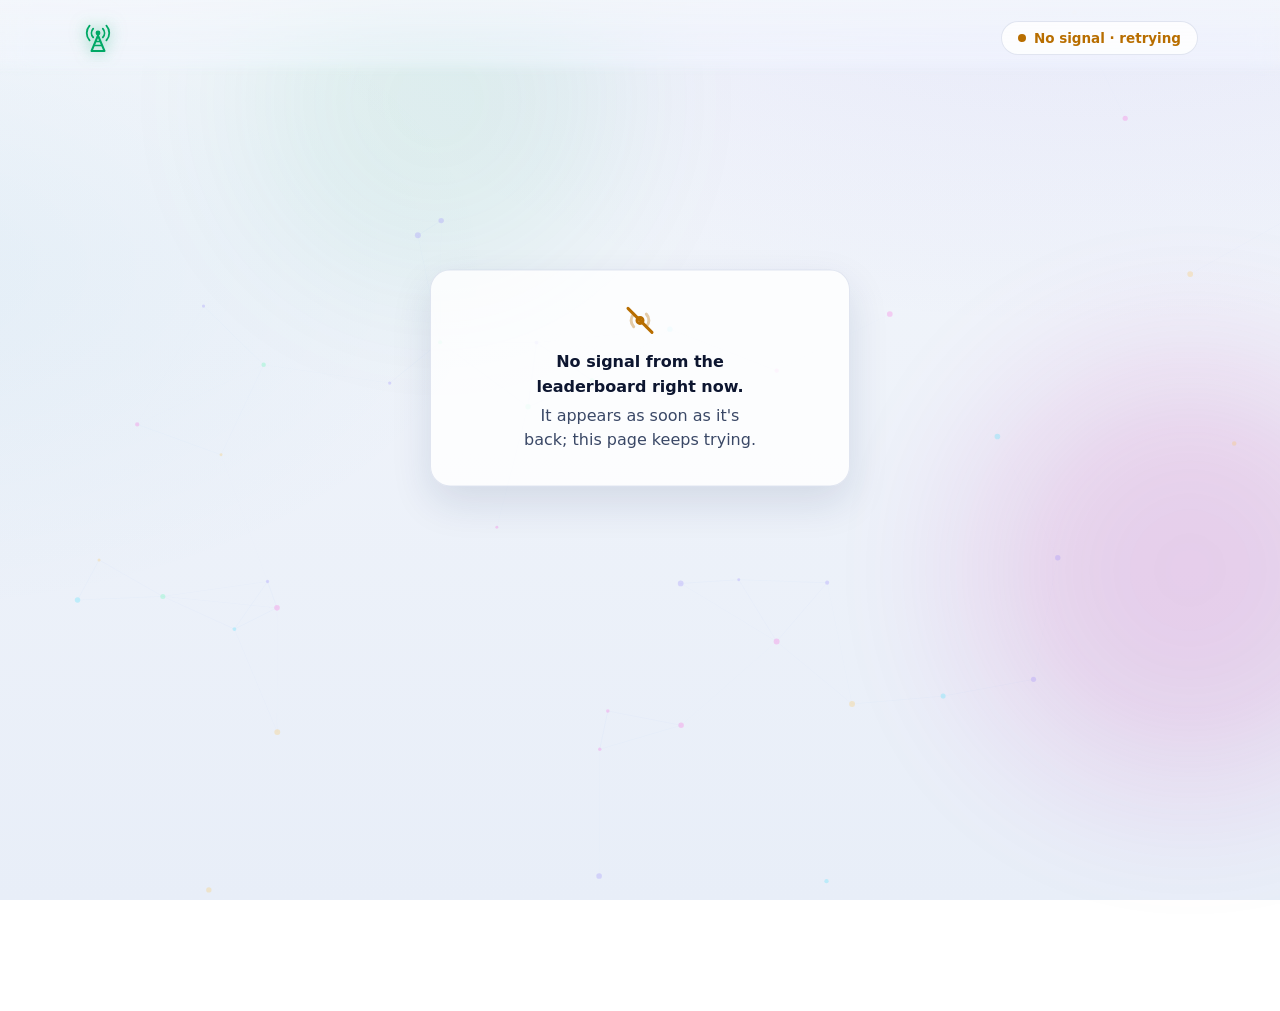
==== commit 6813d0c2: "Leaderboard page: readable on phones - A long node name in the roll call made the page wider than th" ====
--- a/leaderboard/site/index.html
+++ b/leaderboard/site/index.html
@@ -110,7 +110,7 @@
         </div>
       </div>
       <div class="board-header" aria-hidden="true">
-        <span>#</span><span>Node</span><span>Streak</span><span class="hide-sm">Best</span><span class="hide-sm">Total</span><span><span class="hide-sm">This </span>week</span>
+        <span>#</span><span>Node</span><span>Streak</span><span>Best</span><span>Total</span><span>This week</span>
       </div>
       <ol class="board" id="board" aria-label="Nodes by streak"></ol>
       <p class="empty" id="board-empty" hidden></p>
--- a/leaderboard/site/styles.css
+++ b/leaderboard/site/styles.css
@@ -182,7 +182,7 @@
 /* --- Layout ---------------------------------------------------------------------------------- */
 
 .page {
-  display: grid; gap: var(--section-gap);
+  display: grid; grid-template-columns: minmax(0, 1fr); gap: var(--section-gap);
   max-width: var(--content-max); margin: 0 auto;
   padding-block: var(--space-2) var(--space-8);
   padding-inline: max(var(--gutter), env(safe-area-inset-left)) max(var(--gutter), env(safe-area-inset-right));
@@ -280,7 +280,9 @@
 .stat-cyan { --accent: var(--cyan); }
 .stat-label { color: var(--text-3); font-size: var(--text-xs); line-height: 1.4; font-weight: 700; letter-spacing: .08em; text-transform: uppercase; }
 .stat-value { font: 900 clamp(34px, 4.6vw, 48px) / 1.1 var(--font); letter-spacing: -.03em; color: var(--accent); font-variant-numeric: tabular-nums; }
-.stat-sub { min-height: 1.5em; color: var(--text-2); font-size: var(--text-sm); line-height: 1.5; font-weight: 600; overflow: hidden; text-overflow: ellipsis; white-space: nowrap; }
+.stat-sub { min-height: 1.5em; color: var(--text-2); font-size: var(--text-sm); line-height: 1.5; font-weight: 600; overflow-wrap: anywhere; }
+/* A node's name gets a line of its own. */
+.stat-sub strong { display: block; color: var(--text); font-weight: 750; }
 
 /* --- Podium ------------------------------------------------------------------------------------ */
 
@@ -294,13 +296,14 @@
 .podium li.place-3 { order: 3; --medal: var(--bronze); }
 .podium .badge { width: 64px; height: 64px; margin-bottom: var(--space-2); font-size: var(--text-lg); }
 .podium .place-1 .badge { width: 84px; height: 84px; font-size: 22px; }
-.podium-name { max-width: 100%; font-size: var(--text-lg); line-height: 1.3; font-weight: 800; overflow: hidden; text-overflow: ellipsis; white-space: nowrap; }
+.podium-name { max-width: 100%; font-size: var(--text-lg); line-height: 1.3; font-weight: 800; overflow-wrap: anywhere; text-wrap: balance; }
 .podium-streak { display: inline-flex; align-items: baseline; gap: var(--space-2); font-weight: 800; line-height: 1.2; }
 .podium-streak strong {
   padding-bottom: .06em; font-size: 30px; line-height: 1.1;
   background: var(--flame-grad); -webkit-background-clip: text; background-clip: text; color: transparent;
 }
 .podium-meta { color: var(--text-3); font-size: var(--text-sm); line-height: 1.4; font-weight: 600; }
+.podium-meta > span { white-space: nowrap; }
 .podium-block {
   position: relative; display: grid; place-items: center; width: 100%; margin-top: var(--space-3); border-radius: var(--radius-md) var(--radius-md) 6px 6px;
   border: 1px solid color-mix(in srgb, var(--medal) 45%, transparent);
@@ -330,15 +333,15 @@
 .rollcall li {
   display: inline-flex; align-items: center; gap: var(--space-3); max-width: 100%; min-height: var(--tap);
   padding: 5px var(--space-5) 5px 6px;
-  border: 1px solid var(--panel-border); border-radius: var(--radius-pill); background: color-mix(in srgb, var(--panel-solid) 70%, transparent);
+  border: 1px solid var(--panel-border); border-radius: calc(var(--tap) / 2); background: color-mix(in srgb, var(--panel-solid) 70%, transparent);
 }
 /* Lists rise into place when the page first shows, not again on every refresh. */
 .intro .rollcall li { animation: rise .5s both; animation-delay: var(--delay, 0ms); }
 .intro .board li { animation: rise .4s both; }
 .rollcall li.rollcall-empty { padding-inline: var(--space-5); color: var(--text-2); }
-.rollcall .badge { width: 32px; height: 32px; font-size: 11px; }
-.rollcall-rank { color: var(--green); font: 800 var(--text-sm) / 1 var(--mono); }
-.rollcall-name { font-weight: 700; line-height: 1.3; overflow: hidden; text-overflow: ellipsis; white-space: nowrap; }
+.rollcall .badge { width: 32px; height: 32px; flex: none; font-size: 11px; }
+.rollcall-rank { flex: none; color: var(--green); font: 800 var(--text-sm) / 1 var(--mono); }
+.rollcall-name { min-width: 0; font-weight: 700; line-height: 1.3; overflow-wrap: anywhere; }
 .rollcall li.fresh, .board li.fresh { animation: fresh 2.4s ease-out both; }
 @keyframes rise { from { opacity: 0; transform: translateY(6px); } }
 @keyframes fresh {
@@ -380,10 +383,10 @@
 .board li.top .board-rank { color: var(--gold); }
 .board-node { display: flex; align-items: center; gap: var(--space-3); min-width: 0; }
 .board-name { display: grid; gap: 2px; min-width: 0; }
-.board-name strong { font-size: var(--text-base); line-height: 1.3; overflow: hidden; text-overflow: ellipsis; white-space: nowrap; }
+.board-name strong { font-size: var(--text-base); line-height: 1.3; overflow-wrap: anywhere; }
 .board-name small { color: var(--text-3); font: 600 var(--text-xs) / 1.4 var(--mono); overflow: hidden; text-overflow: ellipsis; white-space: nowrap; }
 .tag-unverified {
-  margin-left: var(--space-2); padding: 2px 7px; border-radius: 6px; vertical-align: 2px;
+  display: inline-block; margin-left: var(--space-2); padding: 2px 7px; border-radius: 6px; vertical-align: 2px; white-space: nowrap;
   background: color-mix(in srgb, var(--amber) 16%, transparent); color: var(--amber);
   font: 700 11px/1.4 var(--font); letter-spacing: .04em; text-transform: uppercase;
 }
@@ -397,7 +400,13 @@
   box-shadow: 0 0 12px color-mix(in srgb, var(--flame) calc(60% * var(--glow-strength)), transparent);
   transition: width .8s cubic-bezier(.2, .8, .2, 1);
 }
+/* Best and total are columns of their own on wide screens, one line under the streak on narrow ones. */
+.board-meta { display: contents; }
 .board-num { color: var(--text-2); font-size: var(--text-md); font-weight: 700; font-variant-numeric: tabular-nums; }
+/* Wide screens have the column headings; narrow ones show these labels instead. */
+.board-label {
+  position: absolute; width: 1px; height: 1px; padding: 0; margin: -1px; overflow: hidden; clip: rect(0 0 0 0); white-space: nowrap; border: 0;
+}
 .week-status { display: inline-flex; align-items: center; gap: var(--space-2); font-weight: 800; font-size: var(--text-sm); line-height: 1.3; color: var(--text-3); }
 .week-status svg { width: 18px; height: 18px; flex: none; fill: none; stroke: currentColor; stroke-width: 2; stroke-linecap: round; }
 .week-status[data-in] { color: var(--green); }
@@ -428,7 +437,32 @@
 
 @media (max-width: 960px) {
   .stats { grid-template-columns: repeat(2, minmax(0, 1fr)); gap: var(--space-3); }
-  .board-header, .board li { column-gap: var(--space-4); grid-template-columns: 40px minmax(0, 2fr) minmax(120px, 1.6fr) 52px 52px 100px; }
+  .board-header, .board li { column-gap: var(--space-4); grid-template-columns: 40px minmax(0, 1fr) 120px 48px 64px 96px; }
+}
+
+/* The board as stacked rows: name and this week, then the streak, then best and total. */
+@media (max-width: 760px) {
+  .board-header { display: none; }
+  .board li {
+    --indent: calc(40px + var(--space-3)); /* under the name, past the badge */
+    grid-template-columns: 24px minmax(0, 1fr) auto;
+    grid-template-areas:
+      "rank node   week"
+      "rank streak streak"
+      "rank meta   meta";
+    column-gap: var(--space-4); row-gap: var(--space-2);
+    padding: var(--space-4) var(--space-2);
+  }
+  .board-rank { grid-area: rank; align-self: start; padding-top: 12px; }
+  .board-node { grid-area: node; }
+  .week-status { grid-area: week; align-self: start; padding-top: 4px; text-align: right; }
+  .week-status svg { display: none; }
+  .board-streak { grid-area: streak; display: flex; align-items: center; gap: var(--space-3); margin-top: var(--space-1); padding-left: var(--indent); }
+  .board-streak .meter { flex: 1; }
+  .board-meta { grid-area: meta; display: flex; flex-wrap: wrap; gap: 0 var(--space-2); padding-left: var(--indent); }
+  .board-num { color: var(--text-2); font-size: var(--text-sm); }
+  .board-total::before { content: "·"; content: "·" / ""; margin-right: var(--space-2); color: var(--text-3); }
+  .board-label { position: static; width: auto; height: auto; margin: 0; overflow: visible; clip: auto; color: var(--text-3); font-weight: 600; }
 }
 
 @media (max-width: 640px) {
@@ -438,6 +472,8 @@
   .hero-actions { gap: var(--space-3); margin-top: var(--space-6); }
   .hero-actions > * { flex: 1 1 100%; }
   .stat { padding: var(--space-5) var(--space-4) var(--space-4); }
+  /* Two lines for every label, so the numbers side by side line up. */
+  .stat-label { min-height: calc(2em * 1.4); }
   .panel-head { margin-bottom: var(--space-5); }
   .podium { gap: var(--space-2); }
   .podium .badge { width: 48px; height: 48px; font-size: 13px; }
@@ -453,13 +489,9 @@
   .rollcall { gap: var(--space-2); }
   .board-tools { justify-content: flex-start; }
   .board-tools, .search { width: 100%; }
-  .board-header, .board li { column-gap: var(--space-3); grid-template-columns: 28px minmax(0, 1fr) 96px 72px; }
-  .board-header { padding-inline: var(--space-2); }
-  .board li { padding: var(--space-3) var(--space-2); }
+  .board li { --indent: calc(34px + var(--space-3)); column-gap: var(--space-3); }
   .board .badge { width: 34px; height: 34px; font-size: 11px; }
-  .board-streak-value { font-size: var(--text-sm); }
-  .week-status svg { display: none; }
-  .hide-sm { display: none; }
+  .board-rank { padding-top: 9px; }
 }
 
 @media (prefers-reduced-motion: reduce) {
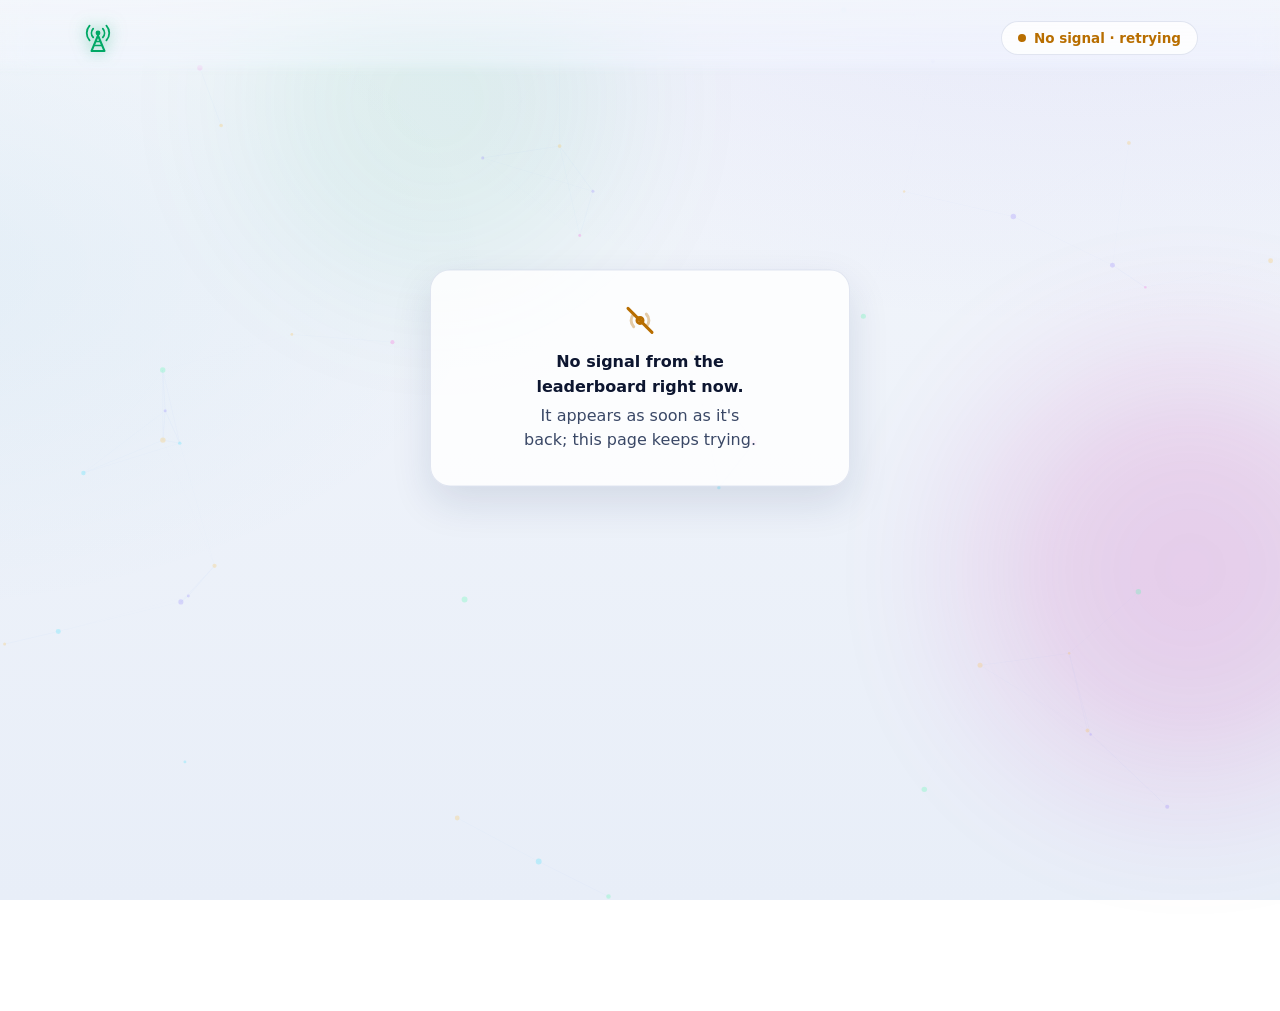
==== commit 8ca42138: "Leaderboard page: say which channel to check in on - The leaderboard API returns the check-in channe" ====
--- a/leaderboard/site/index.html
+++ b/leaderboard/site/index.html
@@ -43,6 +43,13 @@
         <button class="keyword" id="keyword" type="button" title="Copy the check-in keyword">
           <span class="keyword-label">Send</span>
           <span class="keyword-text" id="keyword-text"></span>
+          <svg viewBox="0 0 24 24" aria-hidden="true"><rect x="9" y="9" width="11" height="11" rx="2"/><path d="M5 15V6a2 2 0 0 1 2-2h8"/></svg>
+        </button>
+        <button class="channel" id="channel" type="button" title="Copy the channel name" hidden>
+          <span class="channel-body">
+            <span class="channel-label" id="channel-label"></span>
+            <span class="channel-text" id="channel-text"></span>
+          </span>
           <svg viewBox="0 0 24 24" aria-hidden="true"><rect x="9" y="9" width="11" height="11" rx="2"/><path d="M5 15V6a2 2 0 0 1 2-2h8"/></svg>
         </button>
         <div class="air" id="air" data-open="false">
--- a/leaderboard/site/styles.css
+++ b/leaderboard/site/styles.css
@@ -239,6 +239,21 @@
 .keyword-text { font: 800 clamp(18px, 3vw, 24px) / 1.2 var(--mono); color: var(--green); letter-spacing: -.01em; overflow-wrap: anywhere; text-align: left; }
 .keyword svg { width: 20px; height: 20px; flex: none; margin-left: var(--space-1); fill: none; stroke: var(--text-3); stroke-width: 2; }
 .keyword[data-copied] svg { stroke: var(--green); }
+
+/* Where to send it: as quiet as the air box, so the keyword stays the call to action. */
+.channel {
+  display: inline-flex; align-items: center; gap: var(--space-4); min-height: 60px; padding: var(--space-3) var(--space-5);
+  border: 1px solid var(--panel-border); border-radius: var(--radius-md); background: var(--panel);
+  text-align: left; cursor: pointer; transition: transform .15s, border-color .15s;
+}
+.channel[hidden] { display: none; }
+.channel:hover { transform: translateY(-1px); border-color: color-mix(in srgb, var(--cyan) 45%, transparent); }
+.channel:active { transform: translateY(0); }
+.channel-body { display: grid; gap: 6px; min-width: 0; flex: 1; }
+.channel-label { color: var(--text-3); font: 700 var(--text-xs) / 1.2 var(--mono); letter-spacing: .14em; text-transform: uppercase; }
+.channel-text { font: 800 var(--text-xl) / 1.15 var(--mono); letter-spacing: -.01em; overflow-wrap: anywhere; }
+.channel svg { width: 20px; height: 20px; flex: none; fill: none; stroke: var(--text-3); stroke-width: 2; }
+.channel[data-copied] svg { stroke: var(--cyan); }
 
 .air {
   display: inline-flex; align-items: center; gap: var(--space-4); min-height: 60px; padding: var(--space-3) var(--space-6) var(--space-3) var(--space-5);
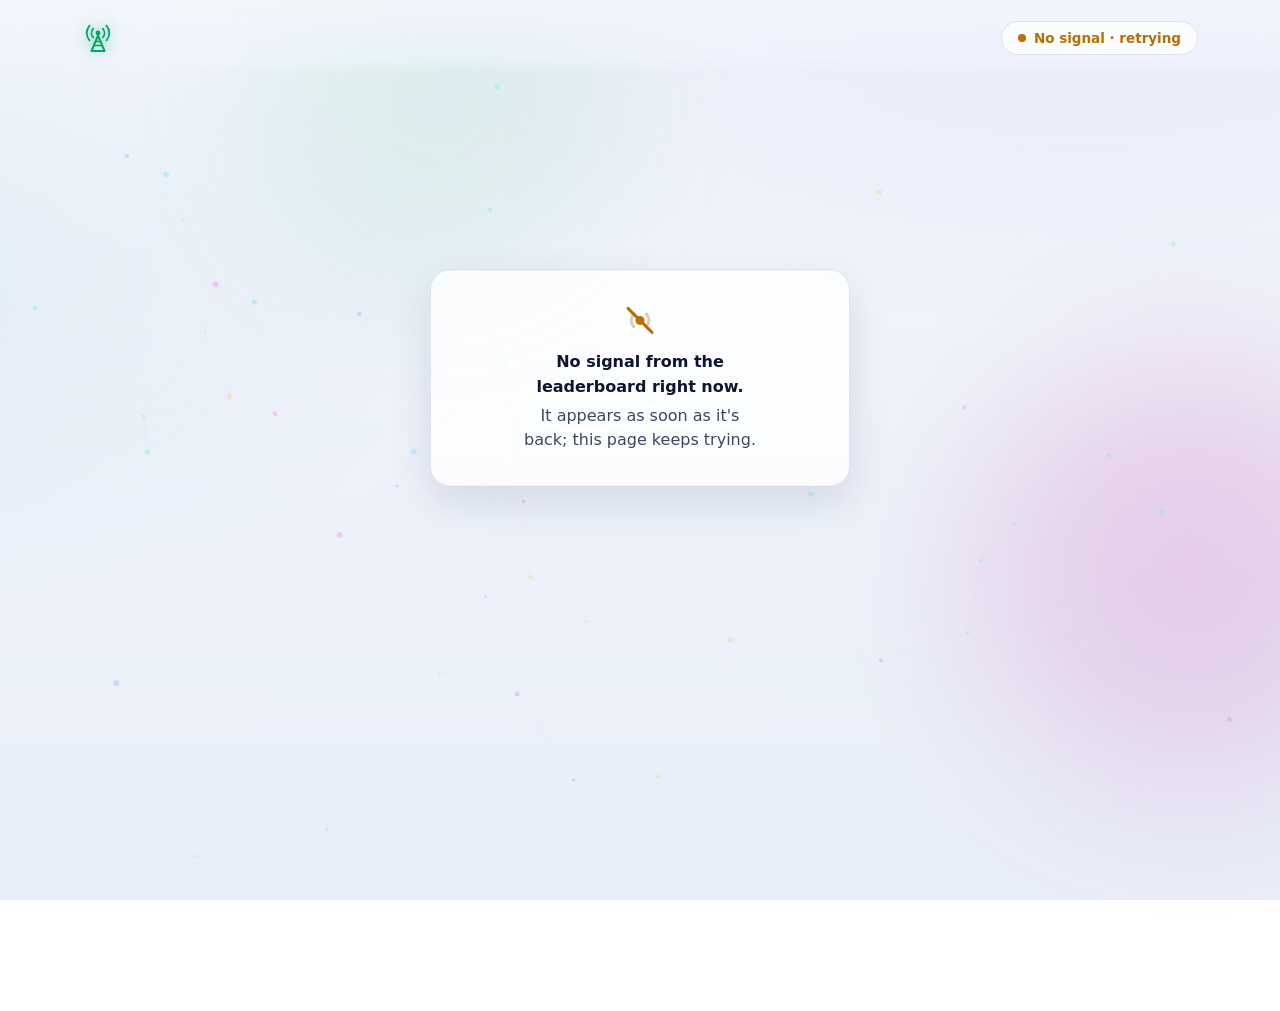
==== commit d6855792: "Check-ins: daily or weekly (on one day), in the plugin, panel and leaderboard The check_in plugin co" ====
--- a/leaderboard/site/index.html
+++ b/leaderboard/site/index.html
@@ -4,7 +4,7 @@
   <meta charset="utf-8">
   <meta name="viewport" content="width=device-width, initial-scale=1, viewport-fit=cover">
   <title>Leaderboard</title>
-  <meta name="description" content="Weekly mesh radio check-ins: who's on the air, this week's roll call and the longest streaks.">
+  <meta name="description" content="Daily or weekly mesh radio check-ins: who's on the air, the roll call and the longest streaks.">
   <meta name="color-scheme" content="dark light">
   <meta name="theme-color" content="#05070d" media="(prefers-color-scheme: dark)">
   <meta name="theme-color" content="#f3f6fb" media="(prefers-color-scheme: light)">
@@ -62,9 +62,9 @@
       </div>
     </section>
 
-    <section class="stats" aria-label="This week in numbers">
+    <section class="stats" id="stats" aria-label="This week in numbers">
       <article class="stat stat-green">
-        <span class="stat-label">Checked in this week</span>
+        <span class="stat-label" id="stat-week-label">Checked in this week</span>
         <strong class="stat-value" id="stat-week"></strong>
         <span class="stat-sub" id="stat-week-sub"></span>
       </article>
@@ -117,7 +117,7 @@
         </div>
       </div>
       <div class="board-header" aria-hidden="true">
-        <span>#</span><span>Node</span><span>Streak</span><span>Best</span><span>Total</span><span>This week</span>
+        <span>#</span><span>Node</span><span>Streak</span><span>Best</span><span>Total</span><span id="board-period">This week</span>
       </div>
       <ol class="board" id="board" aria-label="Nodes by streak"></ol>
       <p class="empty" id="board-empty" hidden></p>
